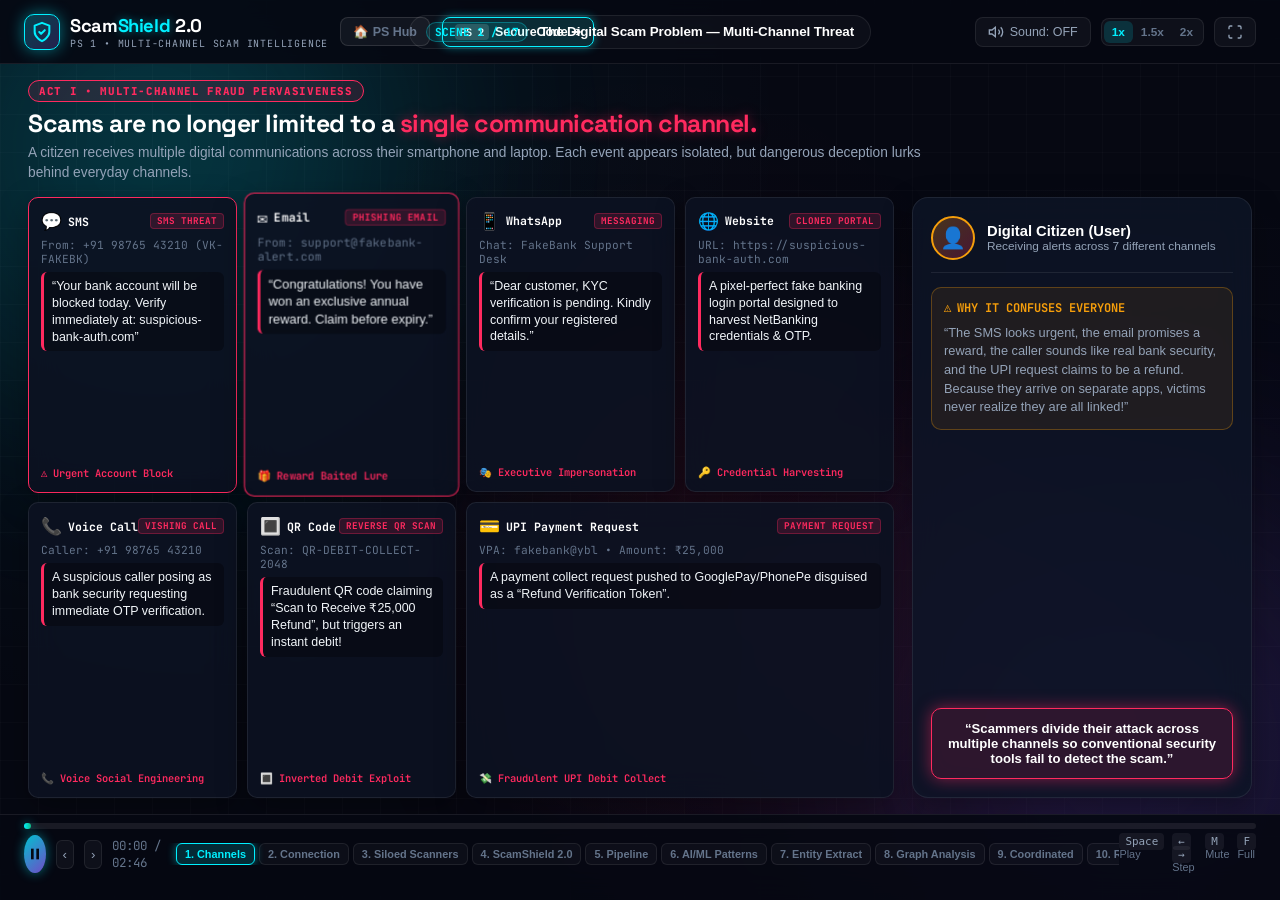
==== scamshield.html @ 79a1138b "first ps added" ====
<!DOCTYPE html>
<html lang="en">
<head>
  <meta charset="UTF-8">
  <meta name="viewport" content="width=device-width, initial-scale=1.0">
  <title>ScamShield 2.0: Multi-Channel Scam Intelligence &amp; Coordinated Detection</title>
  <link rel="stylesheet" href="scamshield.css">
  <link rel="preconnect" href="https://fonts.googleapis.com">
  <link rel="preconnect" href="https://fonts.gstatic.com" crossorigin>
  <link href="https://fonts.googleapis.com/css2?family=JetBrains+Mono:wght@400;600;700;800&family=Space+Grotesk:wght@500;600;700;800;900&display=swap" rel="stylesheet">
</head>
<body>
  <!-- Ambient Cyber Overlays -->
  <div class="cyber-grid-overlay"></div>
  <div class="glow-orb glow-orb-1"></div>
  <div class="glow-orb glow-orb-2"></div>
  <div class="glow-orb glow-orb-3"></div>

  <div id="appContainer" style="display:flex;flex-direction:column;height:100vh;overflow:hidden;">
    <!-- ================= TOP NAVIGATION HUD ================= -->
    <header class="top-nav">
      <div class="nav-left">
        <div class="brand-badge">
          <div class="brand-icon-shield">
            <svg width="22" height="22" viewBox="0 0 24 24" fill="none" stroke="currentColor" stroke-width="2.2" stroke-linecap="round" stroke-linejoin="round">
              <path d="M12 22s8-4 8-10V5l-8-3-8 3v7c0 6 8 10 8 10z"/>
              <path d="m9 12 2 2 4-4"/>
            </svg>
          </div>
          <div class="brand-text">
            <span class="brand-name">Scam<span class="brand-highlight">Shield</span> 2.0</span>
            <span class="brand-tag">PS 1 &bull; MULTI-CHANNEL SCAM INTELLIGENCE</span>
          </div>
        </div>
        <a href="index.html" class="ps-portal-link" title="Return to Problem Statement Portal">
          <span>🏠 PS Hub</span>
        </a>
        <a href="securecode.html" class="ps-switch-btn" title="Switch to PS 2: SecureCode">
          <span class="ps-switch-tag">PS 2</span>
          <span>SecureCode ➔</span>
        </a>
      </div>

      <div class="nav-center">
        <div class="scene-indicator">
          <span class="indicator-badge" id="sceneBadge">SCENE 1 / 17</span>
          <span class="scene-title-display" id="sceneTitleDisplay">The Digital Scam Problem</span>
        </div>
      </div>

      <div class="nav-right">
        <button class="nav-btn" id="audioToggleBtn" title="Toggle Cyber SFX (Procedural Web Audio)">
          <svg id="audioOnIcon" class="icon" viewBox="0 0 24 24" fill="none" stroke="currentColor" stroke-width="2">
            <polygon points="11 5 6 9 2 9 2 15 6 15 11 19 11 5"/>
            <path d="M15.54 8.46a5 5 0 0 1 0 7.07"/>
            <path d="M19.07 4.93a10 10 0 0 1 0 14.14"/>
          </svg>
          <svg id="audioOffIcon" class="icon hidden" viewBox="0 0 24 24" fill="none" stroke="currentColor" stroke-width="2">
            <polygon points="11 5 6 9 2 9 2 15 6 15 11 19 11 5"/>
            <line x1="23" y1="9" x2="17" y2="15"/>
            <line x1="17" y1="9" x2="23" y2="15"/>
          </svg>
          <span id="audioLabel">Sound: OFF</span>
        </button>

        <div class="speed-selector" title="Playback Speed">
          <button class="speed-btn active" data-speed="1">1x</button>
          <button class="speed-btn" data-speed="1.5">1.5x</button>
          <button class="speed-btn" data-speed="2">2x</button>
        </div>

        <button class="nav-btn" id="fullscreenBtn" title="Toggle Fullscreen (F)">
          <svg class="icon" viewBox="0 0 24 24" fill="none" stroke="currentColor" stroke-width="2">
            <path d="M8 3H5a2 2 0 0 0-2 2v3m18 0V5a2 2 0 0 0-2-2h-3m0 18h3a2 2 0 0 0 2-2v-3M3 16v3a2 2 0 0 0 2 2h3"/>
          </svg>
        </button>
      </div>
    </header>

    <!-- ================= STAGE VIEWPORT (17 SCENES) ================= -->
    <main class="stage-viewport" id="stageViewport">

      <!-- ================= SCENE 1: THE DIGITAL SCAM PROBLEM ================= -->
      <section class="scene active" id="scene-1" data-scene="1">
        <div class="scene-header-box">
          <div class="scene-tag danger-tag">ACT I &bull; MULTI-CHANNEL FRAUD PERVASIVENESS</div>
          <h1 class="scene-headline">Scams are no longer limited to a <span class="text-danger" style="color:var(--danger);text-shadow:0 0 12px var(--danger-glow);">single communication channel.</span></h1>
          <p class="scene-subline">A citizen receives multiple digital communications across their smartphone and laptop. Each event appears isolated, but dangerous deception lurks behind everyday channels.</p>
        </div>

        <div class="s1-container s1-proper-container">
          <!-- 7 Communication Channels Grid (All 7 Channels Displayed) -->
          <div class="s1-channels-grid s1-seven-channels-grid">
            <!-- Channel 1: SMS -->
            <div class="channel-card glass-panel" id="s1-chan-sms">
              <div class="channel-card-top">
                <div class="channel-badge"><span class="channel-icon">💬</span> SMS</div>
                <span class="channel-type-tag">SMS THREAT</span>
              </div>
              <div class="channel-sender">From: +91 98765 43210 (VK-FAKEBK)</div>
              <div class="channel-message">“Your bank account will be blocked today. Verify immediately at: suspicious-bank-auth.com”</div>
              <div class="channel-highlight-pill"><span>⚠️ Urgent Account Block</span></div>
            </div>

            <!-- Channel 2: Email -->
            <div class="channel-card glass-panel" id="s1-chan-email">
              <div class="channel-card-top">
                <div class="channel-badge"><span class="channel-icon">✉️</span> Email</div>
                <span class="channel-type-tag">PHISHING EMAIL</span>
              </div>
              <div class="channel-sender">From: support@fakebank-alert.com</div>
              <div class="channel-message">“Congratulations! You have won an exclusive annual reward. Claim before expiry.”</div>
              <div class="channel-highlight-pill"><span>🎁 Reward Baited Lure</span></div>
            </div>

            <!-- Channel 3: WhatsApp -->
            <div class="channel-card glass-panel" id="s1-chan-wa">
              <div class="channel-card-top">
                <div class="channel-badge"><span class="channel-icon">📱</span> WhatsApp</div>
                <span class="channel-type-tag">MESSAGING</span>
              </div>
              <div class="channel-sender">Chat: FakeBank Support Desk</div>
              <div class="channel-message">“Dear customer, KYC verification is pending. Kindly confirm your registered details.”</div>
              <div class="channel-highlight-pill"><span>🎭 Executive Impersonation</span></div>
            </div>

            <!-- Channel 4: Website -->
            <div class="channel-card glass-panel" id="s1-chan-web">
              <div class="channel-card-top">
                <div class="channel-badge"><span class="channel-icon">🌐</span> Website</div>
                <span class="channel-type-tag">CLONED PORTAL</span>
              </div>
              <div class="channel-sender">URL: https://suspicious-bank-auth.com</div>
              <div class="channel-message">A pixel-perfect fake banking login portal designed to harvest NetBanking credentials &amp; OTP.</div>
              <div class="channel-highlight-pill"><span>🔑 Credential Harvesting</span></div>
            </div>

            <!-- Channel 5: Phone Call -->
            <div class="channel-card glass-panel" id="s1-chan-call">
              <div class="channel-card-top">
                <div class="channel-badge"><span class="channel-icon">📞</span> Voice Call</div>
                <span class="channel-type-tag">VISHING CALL</span>
              </div>
              <div class="channel-sender">Caller: +91 98765 43210</div>
              <div class="channel-message">A suspicious caller posing as bank security requesting immediate OTP verification.</div>
              <div class="channel-highlight-pill"><span>📞 Voice Social Engineering</span></div>
            </div>

            <!-- Channel 6: QR Code -->
            <div class="channel-card glass-panel" id="s1-chan-qr">
              <div class="channel-card-top">
                <div class="channel-badge"><span class="channel-icon">🔳</span> QR Code</div>
                <span class="channel-type-tag">REVERSE QR SCAN</span>
              </div>
              <div class="channel-sender">Scan: QR-DEBIT-COLLECT-2048</div>
              <div class="channel-message">Fraudulent QR code claiming “Scan to Receive ₹25,000 Refund”, but triggers an instant debit!</div>
              <div class="channel-highlight-pill"><span>🔳 Inverted Debit Exploit</span></div>
            </div>

            <!-- Channel 7: UPI Payment Request -->
            <div class="channel-card glass-panel" id="s1-chan-upi">
              <div class="channel-card-top">
                <div class="channel-badge"><span class="channel-icon">💳</span> UPI Payment Request</div>
                <span class="channel-type-tag">PAYMENT REQUEST</span>
              </div>
              <div class="channel-sender">VPA: fakebank@ybl &bull; Amount: ₹25,000</div>
              <div class="channel-message">A payment collect request pushed to GooglePay/PhonePe disguised as a “Refund Verification Token”.</div>
              <div class="channel-highlight-pill"><span>💸 Fraudulent UPI Debit Collect</span></div>
            </div>
          </div>

          <!-- Confused User State: Simplified Explainer -->
          <div class="s1-user-device-panel glass-panel">
            <div class="user-avatar-hero">
              <div class="avatar-bubble">👤</div>
              <div class="avatar-info">
                <h4>Digital Citizen (User)</h4>
                <p>Receiving alerts across 7 different channels</p>
              </div>
            </div>
            <div class="user-confusion-box">
              <div class="confusion-header">
                <span>⚠️</span>
                <span>WHY IT CONFUSES EVERYONE</span>
              </div>
              <p class="confusion-desc">“The SMS looks urgent, the email promises a reward, the caller sounds like real bank security, and the UPI request claims to be a refund. Because they arrive on separate apps, victims never realize they are all linked!”</p>
            </div>
            <div class="confusion-verdict">
              <span>“Scammers divide their attack across multiple channels so conventional security tools fail to detect the scam.”</span>
            </div>
          </div>
        </div>
      </section>

      <!-- ================= SCENE 2: THE HIDDEN CONNECTION ================= -->
      <section class="scene" id="scene-2" data-scene="2">
        <div class="scene-header-box">
          <div class="scene-tag cyan-tag">ACT II &bull; HIDDEN ENTITY LINKAGE</div>
          <h1 class="scene-headline">What appears to be separate incidents may actually be <span class="text-cyan" style="color:var(--cyan);text-shadow:0 0 14px var(--cyan-glow);">part of the same scam campaign.</span></h1>
          <p class="scene-subline">Isolated communications across SMS, email, phone, and payment channels secretly share identical threat infrastructure.</p>
        </div>

        <div class="s2-container">
          <!-- Disjoint Entity Cards Row -->
          <div class="s2-entities-row">
            <div class="entity-disjoint-card glass-panel" id="s2-ent-phone">
              <span class="entity-icon-lg">📞</span>
              <span class="entity-label">Phone Number</span>
              <span class="entity-val">+91 98765 43210</span>
            </div>
            <div class="entity-disjoint-card glass-panel" id="s2-ent-url">
              <span class="entity-icon-lg">🌐</span>
              <span class="entity-label">Phishing Domain</span>
              <span class="entity-val">suspicious-bank-auth.com</span>
            </div>
            <div class="entity-disjoint-card glass-panel" id="s2-ent-email">
              <span class="entity-icon-lg">✉️</span>
              <span class="entity-label">Threat Email</span>
              <span class="entity-val">support@fakebank-alert.com</span>
            </div>
            <div class="entity-disjoint-card glass-panel" id="s2-ent-upi">
              <span class="entity-icon-lg">💳</span>
              <span class="entity-label">Fraud UPI ID</span>
              <span class="entity-val">fakebank@ybl</span>
            </div>
            <div class="entity-disjoint-card glass-panel" id="s2-ent-org">
              <span class="entity-icon-lg">🏢</span>
              <span class="entity-label">Spoofed Entity</span>
              <span class="entity-val">FakeBank Support</span>
            </div>
          </div>

          <!-- Animated Connection Mesh Stage -->
          <div class="s2-fusion-stage glass-panel">
            <svg class="s2-svg-canvas" id="s2SvgCanvas" viewBox="0 0 1000 320" preserveAspectRatio="none">
              <!-- Animated Glowing Lines -->
              <line class="connection-mesh-line" x1="100" y1="20" x2="500" y2="160" />
              <line class="connection-mesh-line" x1="300" y1="20" x2="500" y2="160" />
              <line class="connection-mesh-line" x1="500" y1="20" x2="500" y2="160" />
              <line class="connection-mesh-line" x1="700" y1="20" x2="500" y2="160" />
              <line class="connection-mesh-line" x1="900" y1="20" x2="500" y2="160" />
            </svg>
            <div class="s2-campaign-core-node" id="s2CampaignCore">
              <span class="core-tag">LINKED CAMPAIGN</span>
              <span class="core-id">#SCM-2048</span>
              <span class="core-sub">5 Entities Unified</span>
            </div>
          </div>
        </div>
      </section>

      <!-- ================= SCENE 3: THE EXISTING CHALLENGE ================= -->
      <section class="scene" id="scene-3" data-scene="3">
        <div class="scene-header-box">
          <div class="scene-tag warning-tag">ACT III &bull; SILOED DETECTION PARALYSIS</div>
          <h1 class="scene-headline">Analyzing individual indicators <span class="text-warning" style="color:var(--warning);text-shadow:0 0 14px var(--warning-glow);">may not reveal the complete scam.</span></h1>
          <p class="scene-subline">Conventional detection tools inspect channels in silos. When each detector only sees one piece of the puzzle, the coordinated threat goes completely undetected.</p>
        </div>

        <div class="s3-container">
          <div class="s3-silos-grid">
            <!-- Silo 1 -->
            <div class="silo-card glass-panel">
              <div class="silo-header"><span>💬</span> SMS Filter Scanner</div>
              <div class="silo-check-target">Input: Bank Alert SMS</div>
              <p style="font-size:0.75rem;color:var(--text-secondary);line-height:1.4;">Checks keyword heuristics only. Lacks domain reputation context.</p>
              <div class="silo-result res-suspicious">SMS &rarr; SUSPICIOUS ⚠️</div>
            </div>

            <!-- Silo 2 -->
            <div class="silo-card glass-panel">
              <div class="silo-header"><span>🌐</span> Domain Blacklist Checker</div>
              <div class="silo-check-target">Input: suspicious-bank-auth.com</div>
              <p style="font-size:0.75rem;color:var(--text-secondary);line-height:1.4;">Newly registered domain. Absent on legacy threat lists.</p>
              <div class="silo-result res-unknown">URL &rarr; UNKNOWN / CLEAN ❓</div>
            </div>

            <!-- Silo 3 -->
            <div class="silo-card glass-panel">
              <div class="silo-header"><span>📞</span> Caller ID Lookup</div>
              <div class="silo-check-target">Input: +91 98765 43210</div>
              <p style="font-size:0.75rem;color:var(--text-secondary);line-height:1.4;">Marked spam by 2 users, but lacks banking link context.</p>
              <div class="silo-result res-reported">PHONE &rarr; REPORTED ⚠️</div>
            </div>

            <!-- Silo 4 -->
            <div class="silo-card glass-panel">
              <div class="silo-header"><span>💳</span> Payment VPA Lookup</div>
              <div class="silo-check-target">Input: fakebank@ybl</div>
              <p style="font-size:0.75rem;color:var(--text-secondary);line-height:1.4;">Active bank handle. No fraud database cross-reference.</p>
              <div class="silo-result res-noinfo">UPI ID &rarr; NO INFORMATION ⚪</div>
            </div>
          </div>

          <div class="s3-fail-banner glass-panel">
            <span class="fail-text">❌ FRAGMENTED TRIAGE FAILURE: The user still cannot understand whether these activities are connected or part of a dangerous coordinated syndicate.</span>
          </div>
        </div>
      </section>

      <!-- ================= SCENE 4: INTRODUCING SCAMSHIELD 2.0 ================= -->
      <section class="scene" id="scene-4" data-scene="4">
        <div class="scene-header-box">
          <div class="scene-tag cyan-tag">ACT IV &bull; CENTRALIZED FRAUD INTELLIGENCE</div>
          <h1 class="scene-headline">Introducing <span class="text-cyan" style="color:var(--cyan);text-shadow:0 0 14px var(--cyan-glow);">ScamShield 2.0:</span> Multi-Channel Scam Intelligence.</h1>
          <p class="scene-subline">A unified cyber defense architecture that ingests unstructured digital communications across all channels to detect coordinated fraud campaigns.</p>
        </div>

        <div class="s4-container">
          <div class="s4-hero-card glass-panel">
            <div class="s4-brand-row">
              <div class="s4-brand-shield">
                <svg width="30" height="30" viewBox="0 0 24 24" fill="none" stroke="currentColor" stroke-width="2.5"><path d="M12 22s8-4 8-10V5l-8-3-8 3v7c0 6 8 10 8 10z"/><path d="m9 12 2 2 4-4"/></svg>
              </div>
              <div class="s4-brand-titles">
                <h2>SCAMSHIELD 2.0</h2>
                <p>MULTI-CHANNEL SCAM INTELLIGENCE &amp; COORDINATED DETECTION</p>
              </div>
            </div>
            <div class="s4-pillars">
              <div class="s4-pillar-item"><span style="color:var(--cyan);">✓</span> Ingests SMS, Email, Web, Voice, UPI, and QR communications</div>
              <div class="s4-pillar-item"><span style="color:var(--cyan);">✓</span> Natural Language Social-Engineering Pattern Recognition</div>
              <div class="s4-pillar-item"><span style="color:var(--cyan);">✓</span> Dynamic Entity Extraction &amp; Cross-Incident Graph Clustering</div>
              <div class="s4-pillar-item"><span style="color:var(--cyan);">✓</span> Multi-Factor Risk Convergence &amp; Plain-English Explainable Warnings</div>
            </div>
          </div>

          <!-- Multi-Input Submission Portal -->
          <div class="s4-input-deck glass-panel">
            <div class="deck-title">
              <span>SUBMIT SUSPICIOUS CONTENT FOR ANALYSIS</span>
              <span style="font-family:var(--font-mono);font-size:0.68rem;color:var(--cyan);">LIVE INGESTION</span>
            </div>
            <div class="deck-inputs-grid">
              <div class="input-tile active"><span>💬</span> Paste SMS</div>
              <div class="input-tile"><span>✉️</span> Upload Email</div>
              <div class="input-tile"><span>🌐</span> Enter URL</div>
              <div class="input-tile"><span>📞</span> Phone Number</div>
              <div class="input-tile"><span>💳</span> Enter UPI ID</div>
              <div class="input-tile"><span>📸</span> Upload Screenshot</div>
            </div>
            <div class="mock-input-field" id="s4MockInput">
              “Your bank account will be blocked today. Click link immediately to verify: https://suspicious-bank-auth.com or call +91 98765 43210 (VPA: fakebank@ybl)”
            </div>
            <button class="btn-cyber-primary" id="s4AnalyzeBtn">
              <svg width="18" height="18" viewBox="0 0 24 24" fill="none" stroke="currentColor" stroke-width="2.5"><polygon points="13 2 3 14 12 14 11 22 21 10 12 10 13 2"/></svg>
              <span>ANALYZE MULTI-CHANNEL THREAT</span>
            </button>
          </div>
        </div>
      </section>

      <!-- ================= SCENE 5: MULTI-CHANNEL ANALYSIS PIPELINE ================= -->
      <section class="scene" id="scene-5" data-scene="5">
        <div class="scene-header-box">
          <div class="scene-tag cyan-tag">ACT V &bull; DEEP INGESTION &amp; EXTRACTION PIPELINE</div>
          <h1 class="scene-headline">End-to-End <span class="text-cyan" style="color:var(--cyan);text-shadow:0 0 14px var(--cyan-glow);">Multi-Channel Analysis Pipeline</span></h1>
          <p class="scene-subline">ScamShield parses raw user submissions through a 7-stage neural pipeline, dissecting linguistic signals and extracting high-value fraud artifacts.</p>
        </div>

        <div class="s5-container">
          <!-- 7-Stage Pipeline Track -->
          <div class="pipeline-track glass-panel">
            <div class="pipe-line-progress"><div class="pipe-line-fill" id="s5PipeProgress"></div></div>
            <div class="pipe-node active" id="pnode-1"><div class="pipe-node-circle">📥</div><div class="pipe-node-label">Content Input</div></div>
            <div class="pipe-node active" id="pnode-2"><div class="pipe-node-circle">🧠</div><div class="pipe-node-label">NLP Analysis</div></div>
            <div class="pipe-node active" id="pnode-3"><div class="pipe-node-circle">🔍</div><div class="pipe-node-label">Entity Extract</div></div>
            <div class="pipe-node" id="pnode-4"><div class="pipe-node-circle">🎯</div><div class="pipe-node-label">Indicator Analysis</div></div>
            <div class="pipe-node" id="pnode-5"><div class="pipe-node-circle">🕸️</div><div class="pipe-node-label">Relationship Graph</div></div>
            <div class="pipe-node" id="pnode-6"><div class="pipe-node-circle">🛡️</div><div class="pipe-node-label">Pattern Detection</div></div>
            <div class="pipe-node" id="pnode-7"><div class="pipe-node-circle">⚡</div><div class="pipe-node-label">Risk Scoring</div></div>
          </div>

          <!-- Live Extracted Entities Grid -->
          <div class="extracted-chips-grid">
            <div class="chip-card glass-panel"><span class="chip-type">PHONE NUMBER</span><span class="chip-val">+91 98765 43210</span></div>
            <div class="chip-card glass-panel"><span class="chip-type">EMAIL ADDRESS</span><span class="chip-val">support@fakebank-alert.com</span></div>
            <div class="chip-card glass-panel"><span class="chip-type">SUSPICIOUS URL</span><span class="chip-val">suspicious-bank-auth.com</span></div>
            <div class="chip-card glass-panel"><span class="chip-type">UPI IDENTIFIER</span><span class="chip-val">fakebank@ybl</span></div>
            <div class="chip-card glass-panel"><span class="chip-type">ORGANIZATION</span><span class="chip-val">FakeBank Support</span></div>
            <div class="chip-card glass-panel"><span class="chip-type">PERSON NAME</span><span class="chip-val">Officer Rahul Sharma (Spoofed)</span></div>
            <div class="chip-card glass-panel"><span class="chip-type">PAYMENT IDENTIFIER</span><span class="chip-val">MERCHANT-REF-882109</span></div>
            <div class="chip-card glass-panel"><span class="chip-type">ATTACK VECTOR</span><span class="chip-val">SMS &rarr; Web &rarr; UPI Chain</span></div>
          </div>
        </div>
      </section>

      <!-- ================= SCENE 6: AI/ML SCAM PATTERN DETECTION ================= -->
      <section class="scene" id="scene-6" data-scene="6">
        <div class="scene-header-box">
          <div class="scene-tag danger-tag">ACT VI &bull; SOCIAL-ENGINEERING PATTERN RECOGNITION</div>
          <h1 class="scene-headline">AI/ML Detection: <span class="text-danger" style="color:var(--danger);text-shadow:0 0 14px var(--danger-glow);">Unmasking Social-Engineering Levers</span></h1>
          <p class="scene-subline">Neural semantic models examine message syntax, identifying cognitive triggers fraudsters exploit to bypass rational suspicion.</p>
        </div>

        <div class="s6-container">
          <div class="s6-message-inspect glass-panel">
            <h4 style="font-size:0.85rem;color:var(--cyan);font-family:var(--font-mono);">INSPECTED MESSAGE CONTENT</h4>
            <div class="analyzed-text-view">
              “<span class="hl-fear">Your bank account will be blocked today</span>. <span class="hl-urgency">Click the link immediately to verify</span>: <span class="hl-action">https://suspicious-bank-auth.com</span> or transfer fee via UPI.”
            </div>
            <div style="font-size:0.75rem;color:var(--text-muted);font-family:var(--font-mono);margin-top:auto;">
              Model: BERT-CyberFraud-v4 &bull; Confidence: 98.4%
            </div>
          </div>

          <!-- Social Engineering Levers Matrix -->
          <div class="s6-ml-indicators glass-panel">
            <h4 style="font-size:0.85rem;color:#fff;font-family:var(--font-display);">SOCIAL-ENGINEERING INDICATORS DETECTED</h4>
            <div class="indicators-matrix-grid">
              <div class="ml-vector-row"><span class="vector-name">Urgency &amp; Impatience</span><span class="vector-status v-detected">DETECTED (96%)</span></div>
              <div class="ml-vector-row"><span class="vector-name">Fear &amp; Panic Trigger</span><span class="vector-status v-detected">DETECTED (94%)</span></div>
              <div class="ml-vector-row"><span class="vector-name">Brand Impersonation</span><span class="vector-status v-detected">DETECTED (98%)</span></div>
              <div class="ml-vector-row"><span class="vector-name">Reward / Prize Bait</span><span class="vector-status v-normal">NOT DETECTED</span></div>
              <div class="ml-vector-row"><span class="vector-name">Account Suspension Threat</span><span class="vector-status v-detected">DETECTED (97%)</span></div>
              <div class="ml-vector-row"><span class="vector-name">Payment Coercion</span><span class="vector-status v-detected">DETECTED (93%)</span></div>
              <div class="ml-vector-row"><span class="vector-name">Credential Request</span><span class="vector-status v-detected">DETECTED (99%)</span></div>
              <div class="ml-vector-row"><span class="vector-name">Suspicious Grammar</span><span class="vector-status v-detected">DETECTED (88%)</span></div>
            </div>
            <div class="s6-verdict-alert">
              <span style="font-weight:700;color:#fff;font-size:0.85rem;">POTENTIAL SCAM PATTERN CONFIRMED</span>
              <span style="font-family:var(--font-mono);font-size:0.72rem;color:var(--danger);font-weight:800;">CONFIDENCE: 97.2% &bull; HIGH THREAT</span>
            </div>
          </div>
        </div>
      </section>

      <!-- ================= SCENE 7: ENTITY EXTRACTION & STRUCTURING ================= -->
      <section class="scene" id="scene-7" data-scene="7">
        <div class="scene-header-box">
          <div class="scene-tag cyan-tag">ACT VII &bull; UNSTRUCTURED TO STRUCTURED INTELLIGENCE</div>
          <h1 class="scene-headline">ScamShield converts unstructured reports into <span class="text-cyan" style="color:var(--cyan);text-shadow:0 0 14px var(--cyan-glow);">structured scam intelligence.</span></h1>
          <p class="scene-subline">Raw text from emails, chats, and screenshots is parsed into structured graph nodes, creating queryable intelligence for global cross-matching.</p>
        </div>

        <div class="s7-container">
          <div class="s7-flow-row">
            <!-- Left: Unstructured Raw Report -->
            <div class="s7-card-unstructured glass-panel">
              <span class="scene-tag danger-tag">RAW UNSTRUCTURED REPORT</span>
              <div style="font-family:var(--font-mono);font-size:0.78rem;background:rgba(0,0,0,0.4);padding:14px;border-radius:8px;line-height:1.6;color:#cbd5e1;flex:1;">
                “Got this SMS today from +91 98765 43210 saying my bank will block my card unless I verify on suspicious-bank-auth.com or send 10rs to fakebank@ybl as KYC test. They claim to be FakeBank Support.”
              </div>
            </div>

            <!-- Center Transformation Arrow -->
            <div class="s7-flow-arrow-center">
              <div class="flow-circle-arrow">&rarr;</div>
              <span style="font-family:var(--font-mono);font-size:0.65rem;color:var(--cyan);font-weight:700;margin-top:4px;">NEURAL PARSING</span>
            </div>

            <!-- Right: Structured Intelligence Schema -->
            <div class="s7-card-structured glass-panel">
              <span class="scene-tag emerald-tag">STRUCTURED INTELLIGENCE ARTIFACTS</span>
              <table class="s7-structured-table">
                <thead>
                  <tr><th>Entity Key</th><th>Normalized Value</th><th>Classification</th></tr>
                </thead>
                <tbody>
                  <tr><td>sender_phone</td><td>+919876543210</td><td>Suspicious Originator</td></tr>
                  <tr><td>phishing_fqdn</td><td>suspicious-bank-auth.com</td><td>Credential Harvester</td></tr>
                  <tr><td>payment_vpa</td><td>fakebank@ybl</td><td>Laundered Escrow</td></tr>
                  <tr><td>impersonated_org</td><td>FakeBank Corp</td><td>Brand Abuse Target</td></tr>
                  <tr><td>campaign_vector</td><td>SMS-to-UPI Bridge</td><td>High-Pressure Coercion</td></tr>
                </tbody>
              </table>
            </div>
          </div>
        </div>
      </section>

      <!-- ================= SCENE 8: RELATIONSHIP / GRAPH ANALYSIS (HERO SCENE) ================= -->
      <section class="scene" id="scene-8" data-scene="8">
        <div class="scene-header-box">
          <div class="scene-tag violet-tag">ACT VIII &bull; DYNAMIC GRAPH NETWORK ANALYSIS</div>
          <h1 class="scene-headline">Related indicators reveal a <span class="text-violet" style="color:var(--violet);text-shadow:0 0 14px var(--violet-glow);">potentially coordinated scam campaign.</span></h1>
          <p class="scene-subline">ScamShield constructs an interactive relationship graph connecting Phone Numbers, URLs, Emails, UPI IDs, and multiple citizen incident reports.</p>
        </div>

        <div class="s8-container">
          <!-- Main Dynamic SVG/Canvas Graph View -->
          <div class="s8-graph-stage glass-panel" id="s8GraphStage">
            <svg class="graph-canvas" id="s8GraphSvg" viewBox="0 0 860 440">
              <!-- Background Radial Distance Circles -->
              <circle cx="430" cy="220" r="130" fill="none" stroke="rgba(139, 92, 246, 0.18)" stroke-width="1.2" stroke-dasharray="4 4" />
              <circle cx="430" cy="220" r="190" fill="none" stroke="rgba(0, 240, 255, 0.12)" stroke-width="1.2" />
              <circle cx="430" cy="220" r="260" fill="none" stroke="rgba(255, 42, 95, 0.08)" stroke-width="1" stroke-dasharray="6 6" />

              <!-- Dynamic Graph Edges (Connecting Center Hub to 7 Entities) -->
              <line class="graph-edge-line" x1="430" y1="220" x2="260" y2="100" stroke="var(--cyan)" stroke-width="2" />
              <line class="graph-edge-line" x1="430" y1="220" x2="175" y2="220" stroke="var(--danger)" stroke-width="2" />
              <line class="graph-edge-line" x1="430" y1="220" x2="260" y2="340" stroke="var(--warning)" stroke-width="2" />
              <line class="graph-edge-line" x1="430" y1="220" x2="430" y2="370" stroke="var(--violet)" stroke-width="2" />
              <line class="graph-edge-line" x1="430" y1="220" x2="600" y2="340" stroke="var(--emerald)" stroke-width="2" />
              <line class="graph-edge-line" x1="430" y1="220" x2="685" y2="220" stroke="var(--cyan)" stroke-width="2" />
              <line class="graph-edge-line" x1="430" y1="220" x2="600" y2="100" stroke="var(--violet)" stroke-width="2" />

              <!-- Cross-Entity Relationship Mesh Edges -->
              <path class="graph-edge-line" d="M 260 100 Q 200 150 175 220" stroke="rgba(255, 42, 95, 0.6)" stroke-width="1.5" stroke-dasharray="4 2" fill="none" />
              <path class="graph-edge-line" d="M 175 220 Q 200 290 260 340" stroke="rgba(245, 158, 11, 0.6)" stroke-width="1.5" stroke-dasharray="4 2" fill="none" />
              <path class="graph-edge-line" d="M 260 340 L 430 370" stroke="rgba(139, 92, 246, 0.6)" stroke-width="1.5" stroke-dasharray="4 2" fill="none" />
              <path class="graph-edge-line" d="M 430 370 L 600 340" stroke="rgba(16, 185, 129, 0.6)" stroke-width="1.5" stroke-dasharray="4 2" fill="none" />
              <path class="graph-edge-line" d="M 600 340 Q 660 290 685 220" stroke="rgba(0, 240, 255, 0.6)" stroke-width="1.5" stroke-dasharray="4 2" fill="none" />
              <path class="graph-edge-line" d="M 685 220 Q 660 150 600 100" stroke="rgba(139, 92, 246, 0.6)" stroke-width="1.5" stroke-dasharray="4 2" fill="none" />

              <!-- Outer Citizen Report Incident Lines (Connecting Victims to specific clues) -->
              <line class="graph-edge-line" x1="85" y1="75" x2="260" y2="100" stroke="var(--danger)" stroke-width="1.8" stroke-dasharray="3 3" />
              <line class="graph-edge-line" x1="85" y1="365" x2="175" y2="220" stroke="var(--warning)" stroke-width="1.8" stroke-dasharray="3 3" />
              <line class="graph-edge-line" x1="775" y1="365" x2="600" y2="340" stroke="var(--emerald)" stroke-width="1.8" stroke-dasharray="3 3" />
              <line class="graph-edge-line" x1="775" y1="365" x2="430" y2="370" stroke="var(--emerald)" stroke-width="1.8" stroke-dasharray="3 3" />
              <line class="graph-edge-line" x1="775" y1="75" x2="600" y2="100" stroke="var(--cyan)" stroke-width="1.8" stroke-dasharray="3 3" />

              <!-- 4 Community Citizen Reports (Interactive Clickable Nodes) -->
              <!-- User A: Delhi -->
              <g class="graph-node-group graph-user-node" data-node="user-a" transform="translate(85, 75)">
                <circle r="30" fill="#090f1d" stroke="var(--danger)" stroke-width="2.5" />
                <text text-anchor="middle" y="-5" fill="#fff" font-size="13">👤</text>
                <text text-anchor="middle" y="10" fill="var(--danger)" font-size="7.5" font-family="monospace" font-weight="bold">User A</text>
                <text text-anchor="middle" y="20" fill="#94a3b8" font-size="6.5" font-family="monospace">Delhi &bull; SMS</text>
              </g>

              <!-- User B: Mumbai -->
              <g class="graph-node-group graph-user-node" data-node="user-b" transform="translate(85, 365)">
                <circle r="30" fill="#090f1d" stroke="var(--warning)" stroke-width="2.5" />
                <text text-anchor="middle" y="-5" fill="#fff" font-size="13">👤</text>
                <text text-anchor="middle" y="10" fill="var(--warning)" font-size="7.5" font-family="monospace" font-weight="bold">User B</text>
                <text text-anchor="middle" y="20" fill="#94a3b8" font-size="6.5" font-family="monospace">Mumbai &bull; Call</text>
              </g>

              <!-- User C: Bengaluru -->
              <g class="graph-node-group graph-user-node" data-node="user-c" transform="translate(775, 365)">
                <circle r="30" fill="#090f1d" stroke="var(--emerald)" stroke-width="2.5" />
                <text text-anchor="middle" y="-5" fill="#fff" font-size="13">👤</text>
                <text text-anchor="middle" y="10" fill="var(--emerald)" font-size="7.5" font-family="monospace" font-weight="bold">User C</text>
                <text text-anchor="middle" y="20" fill="#94a3b8" font-size="6.5" font-family="monospace">Blr &bull; UPI ₹25k</text>
              </g>

              <!-- User D: Hyderabad -->
              <g class="graph-node-group graph-user-node" data-node="user-d" transform="translate(775, 75)">
                <circle r="30" fill="#090f1d" stroke="var(--cyan)" stroke-width="2.5" />
                <text text-anchor="middle" y="-5" fill="#fff" font-size="13">👤</text>
                <text text-anchor="middle" y="10" fill="var(--cyan)" font-size="7.5" font-family="monospace" font-weight="bold">User D</text>
                <text text-anchor="middle" y="20" fill="#94a3b8" font-size="6.5" font-family="monospace">Hyd &bull; WhatsApp</text>
              </g>

              <!-- 7 Entity Clue Nodes (Interactive Clickable Nodes) -->
              <!-- Node 1: Phone -->
              <g class="graph-node-group" data-node="phone" transform="translate(260, 100)">
                <circle r="34" fill="#0c1222" stroke="var(--cyan)" stroke-width="2" />
                <text text-anchor="middle" y="-5" fill="#fff" font-size="15">📞</text>
                <text text-anchor="middle" y="12" fill="#fff" font-size="8" font-family="monospace">+91 98765..</text>
                <text text-anchor="middle" y="22" fill="var(--cyan)" font-size="6.5" font-family="monospace">VoIP / Vishing</text>
              </g>

              <!-- Node 2: Phishing URL -->
              <g class="graph-node-group" data-node="domain" transform="translate(175, 220)">
                <circle r="34" fill="#0c1222" stroke="var(--danger)" stroke-width="2" />
                <text text-anchor="middle" y="-5" fill="#fff" font-size="15">🌐</text>
                <text text-anchor="middle" y="12" fill="#fff" font-size="8" font-family="monospace">fakebank.com</text>
                <text text-anchor="middle" y="22" fill="var(--danger)" font-size="6.5" font-family="monospace">Clone Portal</text>
              </g>

              <!-- Node 3: Fraud UPI ID -->
              <g class="graph-node-group" data-node="upi" transform="translate(260, 340)">
                <circle r="34" fill="#0c1222" stroke="var(--warning)" stroke-width="2" />
                <text text-anchor="middle" y="-5" fill="#fff" font-size="15">💳</text>
                <text text-anchor="middle" y="12" fill="#fff" font-size="8" font-family="monospace">fakebank@ybl</text>
                <text text-anchor="middle" y="22" fill="var(--warning)" font-size="6.5" font-family="monospace">UPI Collect</text>
              </g>

              <!-- Node 4: Fraud QR Code -->
              <g class="graph-node-group" data-node="qr" transform="translate(430, 370)">
                <circle r="32" fill="#0c1222" stroke="var(--violet)" stroke-width="2" />
                <text text-anchor="middle" y="-5" fill="#fff" font-size="15">🔳</text>
                <text text-anchor="middle" y="12" fill="#fff" font-size="8" font-family="monospace">QR-2048</text>
                <text text-anchor="middle" y="22" fill="var(--violet)" font-size="6.5" font-family="monospace">Debit Trigger</text>
              </g>

              <!-- Node 5: Spoofed Org -->
              <g class="graph-node-group" data-node="org" transform="translate(600, 340)">
                <circle r="34" fill="#0c1222" stroke="var(--emerald)" stroke-width="2" />
                <text text-anchor="middle" y="-5" fill="#fff" font-size="15">🏢</text>
                <text text-anchor="middle" y="12" fill="#fff" font-size="8" font-family="monospace">FakeBank Desk</text>
                <text text-anchor="middle" y="22" fill="var(--emerald)" font-size="6.5" font-family="monospace">Brand Abuse</text>
              </g>

              <!-- Node 6: Phishing Email -->
              <g class="graph-node-group" data-node="email" transform="translate(685, 220)">
                <circle r="34" fill="#0c1222" stroke="var(--cyan)" stroke-width="2" />
                <text text-anchor="middle" y="-5" fill="#fff" font-size="15">✉️</text>
                <text text-anchor="middle" y="12" fill="#fff" font-size="8" font-family="monospace">support@fake..</text>
                <text text-anchor="middle" y="22" fill="var(--cyan)" font-size="6.5" font-family="monospace">Lure Gateway</text>
              </g>

              <!-- Node 7: Intercepted Messages -->
              <g class="graph-node-group" data-node="messages" transform="translate(600, 100)">
                <circle r="34" fill="#0c1222" stroke="var(--violet)" stroke-width="2" />
                <text text-anchor="middle" y="-5" fill="#fff" font-size="15">💬</text>
                <text text-anchor="middle" y="12" fill="#fff" font-size="8" font-family="monospace">7 Reports</text>
                <text text-anchor="middle" y="22" fill="var(--violet)" font-size="6.5" font-family="monospace">Multi-Channel</text>
              </g>

              <!-- Center Master Hub Node: Coordinated Syndicate -->
              <g class="graph-node-center" data-node="campaign" transform="translate(430, 220)">
                <circle r="52" fill="rgba(255, 42, 95, 0.16)" stroke="var(--danger)" stroke-width="3" />
                <circle r="44" fill="#090f1d" stroke="rgba(255, 42, 95, 0.6)" stroke-width="1.5" />
                <text text-anchor="middle" y="-12" fill="var(--danger)" font-size="9" font-weight="bold" font-family="monospace">CAMPAIGN HUB</text>
                <text text-anchor="middle" y="7" fill="#fff" font-size="14" font-weight="900" font-family="monospace">#SCM-2048</text>
                <text text-anchor="middle" y="24" fill="var(--cyan)" font-size="8" font-family="monospace">COORDINATED GANG</text>
              </g>
            </svg>
          </div>

          <!-- Graph Telemetry Panel & Interactive Inspector -->
          <div class="s8-side-metrics glass-panel">
            <h4 style="font-size:0.88rem;color:#fff;font-family:var(--font-display);">GRAPH TOPOLOGY METRICS</h4>
            <div class="graph-stat-pill"><span>Total Connected Nodes</span><span class="stat-num">12 Nodes</span></div>
            <div class="graph-stat-pill"><span>Relational Edges</span><span class="stat-num">24 Links</span></div>
            <div class="graph-stat-pill"><span>Cross-Channel Syndicate</span><span class="stat-num" style="color:var(--danger);">CONFIRMED</span></div>
            <div class="graph-stat-pill"><span>Metros Correlated</span><span class="stat-num" style="color:var(--emerald);">4 Metros</span></div>

            <!-- Dynamic Node Telemetry Card -->
            <div class="user-confusion-box" id="s8NodeTelemetry" style="margin-top:auto;background:rgba(0,0,0,0.5);border:1px solid rgba(0,240,255,0.3);padding:12px;border-radius:8px;">
              <span style="font-size:0.72rem;color:var(--cyan);font-family:var(--font-mono);font-weight:700;">🔍 LIVE NODE INSPECTOR</span>
              <p style="font-size:0.75rem;color:#cbd5e1;line-height:1.4;margin-top:4px;" id="s8NodeInfoText">Hover or click any entity node or citizen report above to view forensic cross-channel evidence.</p>
            </div>
          </div>
        </div>
      </section>

      <!-- ================= SCENE 9: COORDINATED SCAM DETECTION ================= -->
      <section class="scene" id="scene-9" data-scene="9">
        <div class="scene-header-box">
          <div class="scene-tag danger-tag">ACT IX &bull; MULTI-USER INCIDENT CLUSTERING</div>
          <h1 class="scene-headline">Multiple reports are linked to the <span class="text-danger" style="color:var(--danger);text-shadow:0 0 14px var(--danger-glow);">same potential scam campaign.</span></h1>
          <p class="scene-subline">Four independent citizens report seemingly unrelated events. ScamShield discovers they all trace to a single operational syndicate.</p>
        </div>

        <div class="s9-container">
          <div class="s9-users-grid">
            <div class="user-report-card glass-panel">
              <div class="ur-header"><span>User A &bull; Delhi</span><span class="channel-type-tag">SMS</span></div>
              <p style="font-size:0.78rem;color:#e2e8f0;line-height:1.4;">Reported fake bank alert with link <code>suspicious-bank-auth.com</code></p>
              <div class="ur-shared-pill">Match: Domain &amp; Org</div>
            </div>

            <div class="user-report-card glass-panel">
              <div class="ur-header"><span>User B &bull; Mumbai</span><span class="channel-type-tag">CALL</span></div>
              <p style="font-size:0.78rem;color:#e2e8f0;line-height:1.4;">Received vishing call from <code>+91 98765 43210</code> claiming card lock.</p>
              <div class="ur-shared-pill">Match: Caller Phone Number</div>
            </div>

            <div class="user-report-card glass-panel">
              <div class="ur-header"><span>User C &bull; Bengaluru</span><span class="channel-type-tag">UPI</span></div>
              <p style="font-size:0.78rem;color:#e2e8f0;line-height:1.4;">Received payment collect request for 10rs from <code>fakebank@ybl</code>.</p>
              <div class="ur-shared-pill">Match: Payment Identifier</div>
            </div>

            <div class="user-report-card glass-panel">
              <div class="ur-header"><span>User D &bull; Hyderabad</span><span class="channel-type-tag">WEB</span></div>
              <p style="font-size:0.78rem;color:#e2e8f0;line-height:1.4;">Phishing page visited from Instagram ad pointing to same domain.</p>
              <div class="ur-shared-pill">Match: Host Server &amp; SSL Cert</div>
            </div>
          </div>

          <div class="s9-clustered-campaign-bar glass-panel">
            <div class="campaign-clust-left">
              <span class="cluster-icon">⚡</span>
              <div>
                <h4 style="font-size:0.95rem;font-weight:800;color:#fff;">AGGREGATED CAMPAIGN: #SCM-2048</h4>
                <p style="font-size:0.75rem;color:var(--text-secondary);">4 Citizen Reports &bull; 7 Entities Shared &bull; Active Phishing Syndicate Confirmed</p>
              </div>
            </div>
            <div style="font-family:var(--font-mono);font-size:0.78rem;color:var(--danger);font-weight:800;background:rgba(0,0,0,0.4);padding:6px 12px;border-radius:6px;border:1px solid var(--danger);">
              CROSS-CHANNEL CONVERGENCE REACHED
            </div>
          </div>
        </div>
      </section>

      <!-- ================= SCENE 10: RISK ASSESSMENT ENGINE ================= -->
      <section class="scene" id="scene-10" data-scene="10">
        <div class="scene-header-box">
          <div class="scene-tag danger-tag">ACT X &bull; MULTI-FACTOR RISK ENGINE</div>
          <h1 class="scene-headline">Risk Assessment: <span class="text-danger" style="color:var(--danger);text-shadow:0 0 14px var(--danger-glow);">Score 92 / 100 — Critical Risk</span></h1>
          <p class="scene-subline">ScamShield computes a weighted risk score by combining entity graph density, linguistic triggers, multi-user reports, and historical intelligence.</p>
        </div>

        <div class="s10-container">
          <div class="s10-dial-box glass-panel">
            <div class="risk-dial-score-text" id="s10RiskScoreDisplay">92</div>
            <span style="font-family:var(--font-mono);font-size:0.85rem;color:var(--text-muted);">OUT OF 100</span>
            <div class="risk-verdict-badge">CRITICAL RISK DETECTED</div>
            <p style="font-size:0.75rem;color:var(--text-secondary);max-width:280px;line-height:1.4;">
              High-confidence coordinated financial scam campaign targeting banking users.
            </p>
          </div>

          <!-- Multi-Factor Convergent Weights -->
          <div class="s10-factors-panel glass-panel">
            <h4 style="font-size:0.85rem;color:#fff;font-family:var(--font-display);">CONVERGENT RISK FACTORS</h4>
            <div class="factor-bar-row">
              <div class="factor-top"><span>Number of Cross-User Reports</span><span>94%</span></div>
              <div class="factor-track"><div class="factor-fill" style="width:94%;"></div></div>
            </div>
            <div class="factor-bar-row">
              <div class="factor-top"><span>Entity Graph Interconnections</span><span>98%</span></div>
              <div class="factor-track"><div class="factor-fill" style="width:98%;"></div></div>
            </div>
            <div class="factor-bar-row">
              <div class="factor-top"><span>Scam Language &amp; Urgency Strength</span><span>96%</span></div>
              <div class="factor-track"><div class="factor-fill" style="width:96%;"></div></div>
            </div>
            <div class="factor-bar-row">
              <div class="factor-top"><span>Channel Diversity (SMS, Web, Call, UPI)</span><span>95%</span></div>
              <div class="factor-track"><div class="factor-fill" style="width:95%;"></div></div>
            </div>
            <div class="factor-bar-row">
              <div class="factor-top"><span>Fraudulent Payment Indicators</span><span>92%</span></div>
              <div class="factor-track"><div class="factor-fill" style="width:92%;"></div></div>
            </div>
            <div class="factor-bar-row">
              <div class="factor-top"><span>Historical Threat Intelligence Matches</span><span>90%</span></div>
              <div class="factor-track"><div class="factor-fill" style="width:90%;"></div></div>
            </div>
          </div>
        </div>
      </section>

      <!-- ================= SCENE 11: EXPLAINABLE WARNING ================= -->
      <section class="scene" id="scene-11" data-scene="11">
        <div class="scene-header-box">
          <div class="scene-tag danger-tag">ACT XI &bull; PLAIN-ENGLISH USER EXPLANATION</div>
          <h1 class="scene-headline">Explainable Warnings: <span class="text-danger" style="color:var(--danger);text-shadow:0 0 14px var(--danger-glow);">Clear, Actionable &amp; Non-Technical</span></h1>
          <p class="scene-subline">Rather than cryptic error codes, ScamShield delivers clear explanations so any citizen immediately understands why an interaction is dangerous.</p>
        </div>

        <div class="s11-container">
          <div class="s11-warning-modal glass-panel">
            <div class="modal-header-banner">
              <span class="modal-warn-icon">⚠️</span>
              <div>
                <h3>HIGH-RISK ACTIVITY DETECTED</h3>
                <span style="font-family:var(--font-mono);font-size:0.72rem;color:var(--text-muted);">CAMPAIGN THREAT IDENTIFIER: #SCM-2048</span>
              </div>
            </div>

            <div style="font-size:0.9rem;color:#fff;font-weight:700;">Why is this suspicious?</div>
            <div class="explain-points-list">
              <div class="point-item"><span class="point-bullet">&bull;</span><span><strong>Phone number (+91 98765 43210)</strong> has multiple verified scam reports from other citizens today.</span></div>
              <div class="point-item"><span class="point-bullet">&bull;</span><span><strong>URL (suspicious-bank-auth.com)</strong> is an unauthorized imitation banking website created 3 days ago.</span></div>
              <div class="point-item"><span class="point-bullet">&bull;</span><span><strong>Payment identifier (fakebank@ybl)</strong> is tied to previous unauthorized debit complaints.</span></div>
              <div class="point-item"><span class="point-bullet">&bull;</span><span><strong>Message patterns</strong> utilize artificial fear and urgency to coerce immediate credential entry.</span></div>
              <div class="point-item"><span class="point-bullet">&bull;</span><span><strong>Multiple indicators</strong> connect directly to a coordinated syndicate campaign (#SCM-2048).</span></div>
            </div>
          </div>
        </div>
      </section>

      <!-- ================= SCENE 12: PREVENTIVE GUIDANCE & INTERCEPTION ================= -->
      <section class="scene" id="scene-12" data-scene="12">
        <div class="scene-header-box">
          <div class="scene-tag emerald-tag">ACT XII &bull; PROACTIVE ACTION INTERCEPTION</div>
          <h1 class="scene-headline">Preventive Guidance: <span class="text-emerald" style="color:var(--emerald);text-shadow:0 0 14px var(--emerald-glow);">Stopping Financial Loss in Real-Time</span></h1>
          <p class="scene-subline">Immediate rules guide the citizen to safety while automated shield routines neutralize dangerous transactions before funds leave the account.</p>
        </div>

        <div class="s12-container">
          <div class="s12-rules-box glass-panel">
            <h4 style="font-size:0.88rem;color:#fff;font-family:var(--font-display);">CRITICAL CITIZEN DIRECTIVES</h4>
            <div class="rule-pill"><span>1.</span> DO NOT SHARE OTP OR CARD PIN WITH ANYONE</div>
            <div class="rule-pill"><span>2.</span> DO NOT ENTER BANKING CREDENTIALS ON THIS LINK</div>
            <div class="rule-pill"><span>3.</span> DO NOT TRANSFER MONEY VIA UPI PAYMENT REQUEST</div>
            <div class="rule-pill"><span>4.</span> VERIFY THROUGH OFFICIAL BANK TOLL-FREE NUMBER</div>
            <div class="rule-pill"><span>5.</span> REPORT SUSPICIOUS NUMBERS TO NATIONAL CYBERCELL</div>
          </div>

          <div class="s12-intercept-box glass-panel">
            <h4 style="font-size:0.88rem;color:#fff;font-family:var(--font-display);">REAL-TIME ACTION INTERCEPTION</h4>
            <div class="intercept-card">
              <span class="int-title">Fake Banking URL Navigation</span>
              <span class="int-badge" style="background:var(--danger);">INTERCEPTED 🛑</span>
            </div>
            <div class="intercept-card">
              <span class="int-title">NetBanking Credential Submission</span>
              <span class="int-badge" style="background:var(--danger);">BLOCKED ⛔</span>
            </div>
            <div class="intercept-card">
              <span class="int-title">Unauthorized UPI Collect Transfer</span>
              <span class="int-badge" style="background:var(--danger);">PAYMENT BLOCKED 🚫</span>
            </div>
            <div class="db-live-update-badge" style="margin-top:auto;">
              <span>🛡️ Financial Asset Protected &bull; Account Preserved</span>
            </div>
          </div>
        </div>
      </section>

      <!-- ================= SCENE 13: USER REPORTING ================= -->
      <section class="scene" id="scene-13" data-scene="13">
        <div class="scene-header-box">
          <div class="scene-tag cyan-tag">ACT XIII &bull; COMMUNITY CROWD-SOURCED DEFENSE</div>
          <h1 class="scene-headline">Every verified report improves the <span class="text-cyan" style="color:var(--cyan);text-shadow:0 0 14px var(--cyan-glow);">scam intelligence network.</span></h1>
          <p class="scene-subline">Citizens can report scam attempts in seconds. Verified reports instantly enrich the global graph, immunizing all other network participants.</p>
        </div>

        <div class="s13-container">
          <div class="s13-form-panel glass-panel">
            <h4 style="font-size:0.88rem;color:#fff;font-family:var(--font-display);">QUICK CITIZEN REPORT FORM</h4>
            <div class="form-group-row"><span class="form-label">SUSPICIOUS MESSAGE TEXT</span><div class="form-input-mock">“Your bank account blocked verify now...”</div></div>
            <div class="form-group-row"><span class="form-label">SUSPICIOUS URL / LINK</span><div class="form-input-mock">https://suspicious-bank-auth.com</div></div>
            <div class="form-group-row"><span class="form-label">CALLER PHONE NUMBER</span><div class="form-input-mock">+91 98765 43210</div></div>
            <div class="form-group-row"><span class="form-label">UPI ID / PAYMENT IDENTIFIER</span><div class="form-input-mock">fakebank@ybl</div></div>
            <button class="btn-cyber-primary" id="s13SubmitBtn" style="margin-top:6px;">
              <span>SUBMIT VERIFIED REPORT</span>
            </button>
          </div>

          <div class="s13-telemetry-side glass-panel">
            <div class="db-live-update-badge">
              <span>✓ Report Ingested into Threat Graph</span>
            </div>
            <p style="font-size:0.82rem;color:var(--text-secondary);line-height:1.5;">
              When one user flags a fraudulent UPI ID, <strong>ScamShield 2.0</strong> immediately cross-references all known aliases across India and issues preemptive alerts to other potential victims.
            </p>
            <div style="font-family:var(--font-mono);font-size:0.75rem;color:var(--cyan);background:rgba(0,240,255,0.08);padding:10px;border-radius:6px;border:1px solid rgba(0,240,255,0.2);">
              Active Nodes Updated: +1 &bull; Correlation Score: +14%
            </div>
          </div>
        </div>
      </section>

      <!-- ================= SCENE 14: SCAM INTELLIGENCE DASHBOARD (SOC) ================= -->
      <section class="scene" id="scene-14" data-scene="14">
        <div class="scene-header-box">
          <div class="scene-tag cyan-tag">ACT XIV &bull; SOC THREAT INTELLIGENCE DASHBOARD</div>
          <h1 class="scene-headline">Enterprise Operations: <span class="text-cyan" style="color:var(--cyan);text-shadow:0 0 14px var(--cyan-glow);">Centralized Scam Intelligence Command</span></h1>
          <p class="scene-subline">Real-time threat monitoring dashboard empowering cybersecurity analysts, law enforcement, and financial institutions to dismantle active scam syndicates.</p>
        </div>

        <div class="s14-container">
          <!-- Top KPI Metrics -->
          <div class="s14-kpi-row">
            <div class="soc-kpi-card"><span class="soc-kpi-lbl">TOTAL REPORTS (24H)</span><span class="soc-kpi-val" style="color:var(--cyan);">14,892</span></div>
            <div class="soc-kpi-card"><span class="soc-kpi-lbl">ACTIVE CAMPAIGNS</span><span class="soc-kpi-val" style="color:var(--danger);">42</span></div>
            <div class="soc-kpi-card"><span class="soc-kpi-lbl">HIGH-RISK INDICATORS</span><span class="soc-kpi-val" style="color:var(--warning);">1,248</span></div>
            <div class="soc-kpi-card"><span class="soc-kpi-lbl">CONNECTED ENTITIES</span><span class="soc-kpi-val" style="color:var(--violet);">8,914</span></div>
            <div class="soc-kpi-card"><span class="soc-kpi-lbl">THREATS INTERCEPTED</span><span class="soc-kpi-val" style="color:var(--emerald);">98.6%</span></div>
          </div>

          <!-- Body Grid: Live Feed & Geographical Heatmap -->
          <div class="s14-body-grid">
            <div class="soc-feed-panel glass-panel">
              <h4 style="font-size:0.8rem;color:#fff;font-family:var(--font-mono);">LIVE FRAUD TELEMETRY STREAM</h4>
              <div class="feed-item"><span>[14:22:01] Phishing domain <code>suspicious-bank-auth.com</code> flagged</span><span style="color:var(--danger);">CRITICAL</span></div>
              <div class="feed-item"><span>[14:21:49] UPI VPA <code>fakebank@ybl</code> added to national blacklist</span><span style="color:var(--warning);">BLOCKED</span></div>
              <div class="feed-item"><span>[14:21:12] Campaign #SCM-2048 clustered across 4 major metros</span><span style="color:var(--cyan);">CLUSTERED</span></div>
              <div class="feed-item"><span>[14:20:30] Vishing caller +91 9876543210 quarantined</span><span style="color:var(--danger);">FLAGGED</span></div>
            </div>

            <div class="soc-map-panel glass-panel">
              <h4 style="font-size:0.8rem;color:#fff;font-family:var(--font-mono);display:flex;justify-content:space-between;align-items:center;">
                <span>NATIONAL THREAT CORRELATION MAP</span>
                <span style="font-size:0.65rem;color:var(--danger);font-weight:bold;">LIVE SYNDICATE SPREAD</span>
              </h4>
              <svg class="india-map-svg" viewBox="0 0 380 220">
                <!-- Stylized India Landmass Outline -->
                <path d="M 160 20 L 175 40 L 195 45 L 215 65 L 230 60 L 260 85 L 290 85 L 305 105 L 275 115 L 245 125 L 230 145 L 205 175 L 185 205 L 170 205 L 145 175 L 125 155 L 110 135 L 95 110 L 115 85 L 135 65 L 145 35 Z" 
                      fill="rgba(0, 240, 255, 0.05)" stroke="rgba(0, 240, 255, 0.35)" stroke-width="1.4" stroke-linejoin="round" />

                <!-- Threat Arcs between coordinated cities -->
                <path class="threat-arc" d="M 160 65 Q 125 100 115 135" stroke="var(--danger)" stroke-width="1.6" stroke-dasharray="3 3" fill="none" />
                <path class="threat-arc" d="M 115 135 Q 135 160 150 185" stroke="var(--warning)" stroke-width="1.6" stroke-dasharray="3 3" fill="none" />
                <path class="threat-arc" d="M 160 65 Q 200 85 245 115" stroke="var(--cyan)" stroke-width="1.6" stroke-dasharray="3 3" fill="none" />
                <path class="threat-arc" d="M 175 150 Q 160 170 150 185" stroke="var(--violet)" stroke-width="1.6" stroke-dasharray="3 3" fill="none" />
                <path class="threat-arc" d="M 150 185 L 180 195" stroke="var(--emerald)" stroke-width="1.6" stroke-dasharray="3 3" fill="none" />

                <!-- City Beacons -->
                <!-- Delhi -->
                <g class="map-city-node" id="map-city-delhi" transform="translate(160, 65)">
                  <circle r="9" fill="rgba(255, 42, 95, 0.25)" class="map-city-beacon" />
                  <circle r="4" fill="var(--danger)" />
                  <text x="8" y="3" fill="#fff" font-size="7.5" font-family="monospace" font-weight="bold">Delhi (982 SMS)</text>
                </g>

                <!-- Mumbai -->
                <g class="map-city-node" id="map-city-mumbai" transform="translate(115, 135)">
                  <circle r="9" fill="rgba(255, 42, 95, 0.25)" class="map-city-beacon" />
                  <circle r="4" fill="var(--danger)" />
                  <text x="-78" y="3" fill="#fff" font-size="7.5" font-family="monospace" font-weight="bold">Mumbai (1,420 Call)</text>
                </g>

                <!-- Hyderabad -->
                <g class="map-city-node" id="map-city-hyd" transform="translate(175, 150)">
                  <circle r="8" fill="rgba(0, 240, 255, 0.25)" class="map-city-beacon" />
                  <circle r="3.5" fill="var(--cyan)" />
                  <text x="7" y="3" fill="#fff" font-size="7" font-family="monospace">Hyd (740 Web)</text>
                </g>

                <!-- Bengaluru -->
                <g class="map-city-node" id="map-city-blr" transform="translate(150, 185)">
                  <circle r="9" fill="rgba(245, 158, 11, 0.25)" class="map-city-beacon" />
                  <circle r="4" fill="var(--warning)" />
                  <text x="-80" y="3" fill="#fff" font-size="7.5" font-family="monospace" font-weight="bold">Bengaluru (1,105 UPI)</text>
                </g>

                <!-- Chennai -->
                <g class="map-city-node" id="map-city-chennai" transform="translate(180, 195)">
                  <circle r="7" fill="rgba(16, 185, 129, 0.25)" class="map-city-beacon" />
                  <circle r="3.5" fill="var(--emerald)" />
                  <text x="7" y="3" fill="#fff" font-size="7" font-family="monospace">Chennai (530 KYC)</text>
                </g>

                <!-- Kolkata -->
                <g class="map-city-node" id="map-city-kolkata" transform="translate(245, 115)">
                  <circle r="8" fill="rgba(139, 92, 246, 0.25)" class="map-city-beacon" />
                  <circle r="3.5" fill="var(--violet)" />
                  <text x="7" y="3" fill="#fff" font-size="7" font-family="monospace">Kolkata (612 Email)</text>
                </g>
              </svg>
            </div>
          </div>
        </div>
      </section>

      <!-- ================= SCENE 15: HISTORICAL INTELLIGENCE ================= -->
      <section class="scene" id="scene-15" data-scene="15">
        <div class="scene-header-box">
          <div class="scene-tag violet-tag">ACT XV &bull; CONTINUOUS HISTORICAL ACCUMULATION</div>
          <h1 class="scene-headline">Previously Reported Indicator: <span class="text-violet" style="color:var(--violet);text-shadow:0 0 14px var(--violet-glow);">Unmasking Repeat Fraud Networks</span></h1>
          <p class="scene-subline">Scam syndicates frequently recycle phone numbers, bank accounts, and servers. ScamShield connects current attacks to historical fraud records.</p>
        </div>

        <div class="s15-container">
          <div class="s15-timeline-track glass-panel">
            <div class="timeline-node"><div class="time-circle">📥</div><div class="time-lbl">Current Report<br><span style="color:var(--cyan);">Today</span></div></div>
            <div style="color:var(--cyan);font-size:1.4rem;">&rarr;</div>
            <div class="timeline-node"><div class="time-circle">📞</div><div class="time-lbl">Phone Match<br><span style="color:var(--warning);">+91 98765...</span></div></div>
            <div style="color:var(--cyan);font-size:1.4rem;">&rarr;</div>
            <div class="timeline-node"><div class="time-circle">🗄️</div><div class="time-lbl">Historical Database<br><span style="color:var(--text-muted);">March 2024</span></div></div>
            <div style="color:var(--cyan);font-size:1.4rem;">&rarr;</div>
            <div class="timeline-node"><div class="time-circle">⚡</div><div class="time-lbl">Prior Scam Campaign<br><span style="color:var(--danger);">#SCM-1102 Linked</span></div></div>
          </div>

          <div class="s15-badge-banner glass-panel">
            <div style="display:flex;align-items:center;gap:10px;">
              <span style="font-size:1.4rem;">🔗</span>
              <div>
                <h4 style="font-size:0.9rem;font-weight:800;color:#fff;">SYNDICATE REPEAT OFFENDER DETECTED</h4>
                <p style="font-size:0.75rem;color:var(--text-secondary);">The same VPA and phone number were utilized in a lottery scam 5 months ago.</p>
              </div>
            </div>
            <div style="font-family:var(--font-mono);font-size:0.75rem;color:var(--violet);font-weight:700;">HISTORICAL CONFIDENCE: 99.4%</div>
          </div>
        </div>
      </section>

      <!-- ================= SCENE 16: COMPLETE WORKFLOW ================= -->
      <section class="scene" id="scene-16" data-scene="16">
        <div class="scene-header-box">
          <div class="scene-tag cyan-tag">ACT XVI &bull; UNIFIED SYSTEM ARCHITECTURE</div>
          <h1 class="scene-headline">The Complete <span class="text-cyan" style="color:var(--cyan);text-shadow:0 0 14px var(--cyan-glow);">ScamShield 2.0 Intelligence Architecture</span></h1>
          <p class="scene-subline">A synchronized 13-stage neural pipeline spanning multi-channel ingestion, graph reasoning, risk scoring, and nationwide proactive immunization.</p>
        </div>

        <div class="s16-container">
          <div class="s16-workflow-grid">
            <div class="wf-step-card glass-panel active"><span class="wf-step-num">01</span><span class="wf-step-title">Multi-Channel Ingest</span></div>
            <div class="wf-step-card glass-panel active"><span class="wf-step-num">02</span><span class="wf-step-title">Content Normalization</span></div>
            <div class="wf-step-card glass-panel active"><span class="wf-step-num">03</span><span class="wf-step-title">Entity Extraction</span></div>
            <div class="wf-step-card glass-panel active"><span class="wf-step-num">04</span><span class="wf-step-title">AI/ML Pattern Model</span></div>
            <div class="wf-step-card glass-panel active"><span class="wf-step-num">05</span><span class="wf-step-title">Relationship Graph</span></div>
            <div class="wf-step-card glass-panel active"><span class="wf-step-num">06</span><span class="wf-step-title">Coordinated Detection</span></div>
            <div class="wf-step-card glass-panel active"><span class="wf-step-num">07</span><span class="wf-step-title">Risk Scoring Engine</span></div>
            <div class="wf-step-card glass-panel active"><span class="wf-step-num">08</span><span class="wf-step-title">Explainable Warnings</span></div>
            <div class="wf-step-card glass-panel active"><span class="wf-step-num">09</span><span class="wf-step-title">Preventive Guidance</span></div>
            <div class="wf-step-card glass-panel active"><span class="wf-step-num">10</span><span class="wf-step-title">Action Interception</span></div>
            <div class="wf-step-card glass-panel active"><span class="wf-step-num">11</span><span class="wf-step-title">User Crowdsourced Reports</span></div>
            <div class="wf-step-card glass-panel active"><span class="wf-step-num">12</span><span class="wf-step-title">Intelligence Database</span></div>
          </div>
        </div>
      </section>

      <!-- ================= SCENE 17: FINALE & PROJECT VISION ================= -->
      <section class="scene" id="scene-17" data-scene="17">
        <div class="s17-container">
          <div class="s17-quote-box">
            <div class="quote-line-1">“Don't Analyze the Message Alone.”</div>
            <div class="quote-line-2">“Understand the Network Behind the Scam.”</div>
          </div>

          <div class="s17-brand-card glass-panel">
            <div class="s4-brand-shield" style="width:64px;height:64px;margin-bottom:8px;">
              <svg width="34" height="34" viewBox="0 0 24 24" fill="none" stroke="currentColor" stroke-width="2.5"><path d="M12 22s8-4 8-10V5l-8-3-8 3v7c0 6 8 10 8 10z"/><path d="m9 12 2 2 4-4"/></svg>
            </div>
            <h1 class="s17-title">SCAMSHIELD 2.0</h1>
            <p class="s17-sub">MULTI-CHANNEL SCAM INTELLIGENCE &amp; COORDINATED DETECTION SYSTEM</p>
            <div class="s17-tagline">DETECT &bull; CONNECT &bull; EXPLAIN &bull; PROTECT</div>
          </div>

          <div class="s17-action-row">
            <button class="btn-cyber-primary" id="s17ReplayBtn">
              <svg width="18" height="18" viewBox="0 0 24 24" fill="none" stroke="currentColor" stroke-width="2"><path d="M3 12a9 9 0 1 0 9-9 9.75 9.75 0 0 0-6.74 2.74L3 8"/><path d="M3 3v5h5"/></svg>
              <span>REPLAY DEMONSTRATION</span>
            </button>
            <a href="securecode.html" class="ps-switch-btn" style="padding:12px 20px;font-size:0.84rem;">
              <span class="ps-switch-tag">PS 2</span>
              <span>LAUNCH PS 2: SECURECODE &rarr;</span>
            </a>
          </div>
        </div>
      </section>

    </main>

    <!-- ================= BOTTOM PLAYBACK CONTROLLER ================= -->
    <footer class="bottom-nav">
      <div class="scrubber-track" id="scrubberTrack">
        <div class="scrubber-fill" id="scrubberFill">
          <div class="scrubber-thumb"></div>
        </div>
      </div>

      <div class="ctrl-bar">
        <div class="ctrl-left">
          <button class="play-pause-btn" id="playPauseBtn" title="Play/Pause (Space)">
            <svg id="playIcon" class="icon" viewBox="0 0 24 24" fill="currentColor"><polygon points="6 3 20 12 6 21 6 3"/></svg>
            <svg id="pauseIcon" class="icon hidden" viewBox="0 0 24 24" fill="currentColor"><rect x="6" y="4" width="4" height="16"/><rect x="14" y="4" width="4" height="16"/></svg>
          </button>
          <button class="step-btn" id="prevSceneBtn" title="Previous Scene (&larr;)">&lsaquo;</button>
          <button class="step-btn" id="nextSceneBtn" title="Next Scene (&rarr;)">&rsaquo;</button>
          <div class="time-readout" id="timeReadout">00:00 / 02:45</div>
        </div>

        <div class="scene-pills-bar" id="scenePillsBar">
          <button class="scene-pill active" data-scene="1">1. Channels</button>
          <button class="scene-pill" data-scene="2">2. Connection</button>
          <button class="scene-pill" data-scene="3">3. Siloed Scanners</button>
          <button class="scene-pill" data-scene="4">4. ScamShield 2.0</button>
          <button class="scene-pill" data-scene="5">5. Pipeline</button>
          <button class="scene-pill" data-scene="6">6. AI/ML Patterns</button>
          <button class="scene-pill" data-scene="7">7. Entity Extract</button>
          <button class="scene-pill" data-scene="8">8. Graph Analysis</button>
          <button class="scene-pill" data-scene="9">9. Coordinated</button>
          <button class="scene-pill" data-scene="10">10. Risk 92/100</button>
          <button class="scene-pill" data-scene="11">11. Warning</button>
          <button class="scene-pill" data-scene="12">12. Guidance</button>
          <button class="scene-pill" data-scene="13">13. Reporting</button>
          <button class="scene-pill" data-scene="14">14. SOC Dashboard</button>
          <button class="scene-pill" data-scene="15">15. Historical</button>
          <button class="scene-pill" data-scene="16">16. Architecture</button>
          <button class="scene-pill" data-scene="17">17. Vision</button>
        </div>

        <div class="ctrl-right">
          <div class="keyboard-hint">
            <span><code>Space</code> Play</span>
            <span><code>&larr;</code> <code>&rarr;</code> Step</span>
            <span><code>M</code> Mute</span>
            <span><code>F</code> Full</span>
          </div>
        </div>
      </div>
    </footer>
  </div>

  <script src="scamshield.js"></script>
</body>
</html>
---- scamshield.css ----
/* ==========================================================================
   SCAMSHIELD 2.0: Multi-Channel Scam Intelligence & Coordinated Detection
   CYBERSECURITY FRAUD INTELLIGENCE DESIGN SYSTEM
   ========================================================================== */

:root {
  --bg-space: #060812;
  --bg-surface: #0a0e1c;
  --bg-card: rgba(14, 20, 38, 0.85);
  --bg-card-hover: rgba(18, 26, 48, 0.95);
  --bg-glass: rgba(16, 24, 46, 0.7);
  
  --border-color: rgba(255, 255, 255, 0.08);
  --border-glow: rgba(0, 240, 255, 0.25);

  --cyan: #00f0ff;
  --cyan-glow: rgba(0, 240, 255, 0.45);
  --emerald: #10b981;
  --emerald-glow: rgba(16, 185, 129, 0.4);
  --warning: #f59e0b;
  --warning-glow: rgba(245, 158, 11, 0.4);
  --danger: #ff2a5f;
  --danger-glow: rgba(255, 42, 95, 0.5);
  --violet: #8b5cf6;
  --violet-glow: rgba(139, 92, 246, 0.45);

  --text-primary: #f8fafc;
  --text-secondary: #94a3b8;
  --text-muted: #64748b;

  --font-main: -apple-system, BlinkMacSystemFont, "Segoe UI", Roboto, sans-serif;
  --font-display: "Space Grotesk", -apple-system, sans-serif;
  --font-mono: "JetBrains Mono", monospace;

  --radius-sm: 6px;
  --radius-md: 10px;
  --radius-lg: 16px;
  --radius-xl: 24px;
}

*, *::before, *::after {
  box-sizing: border-box;
  margin: 0;
  padding: 0;
}

body {
  background-color: var(--bg-space);
  color: var(--text-primary);
  font-family: var(--font-main);
  height: 100vh;
  overflow: hidden;
  display: flex;
  flex-direction: column;
  user-select: none;
  background-image: 
    radial-gradient(circle at 15% 15%, rgba(0, 240, 255, 0.06), transparent 45%),
    radial-gradient(circle at 85% 85%, rgba(139, 92, 246, 0.06), transparent 45%),
    radial-gradient(circle at 50% 50%, rgba(255, 42, 95, 0.03), transparent 50%);
}

/* Background Cyber Grid */
.cyber-grid-overlay {
  position: fixed;
  inset: 0;
  pointer-events: none;
  background-size: 38px 38px;
  background-image: 
    linear-gradient(to right, rgba(255, 255, 255, 0.02) 1px, transparent 1px),
    linear-gradient(to bottom, rgba(255, 255, 255, 0.02) 1px, transparent 1px);
  z-index: 0;
}

/* Ambient glow orbs */
.glow-orb {
  position: fixed;
  width: 500px;
  height: 500px;
  border-radius: 50%;
  filter: blur(120px);
  pointer-events: none;
  z-index: 0;
  opacity: 0.15;
}

.glow-orb-1 { top: -100px; left: -100px; background: var(--cyan); }
.glow-orb-2 { bottom: -100px; right: -100px; background: var(--violet); }
.glow-orb-3 { top: 40%; right: 20%; background: var(--danger); opacity: 0.08; }

/* ==========================================================================
   TOP NAVIGATION HUD
   ========================================================================== */
.top-nav {
  height: 64px;
  background: rgba(6, 8, 18, 0.9);
  backdrop-filter: blur(16px);
  border-bottom: 1px solid var(--border-color);
  display: flex;
  align-items: center;
  justify-content: space-between;
  padding: 0 24px;
  position: relative;
  z-index: 100;
  flex-shrink: 0;
}

.nav-left {
  display: flex;
  align-items: center;
  gap: 12px;
}

.brand-badge {
  display: flex;
  align-items: center;
  gap: 10px;
}

.brand-icon-shield {
  width: 36px;
  height: 36px;
  border-radius: 10px;
  background: linear-gradient(135deg, rgba(0, 240, 255, 0.25), rgba(139, 92, 246, 0.25));
  border: 1px solid var(--cyan);
  display: flex;
  align-items: center;
  justify-content: center;
  color: var(--cyan);
  box-shadow: 0 0 16px var(--cyan-glow);
}

.brand-text {
  display: flex;
  flex-direction: column;
}

.brand-name {
  font-family: var(--font-display);
  font-size: 1.15rem;
  font-weight: 800;
  letter-spacing: -0.02em;
  color: #fff;
}

.brand-highlight {
  color: var(--cyan);
  text-shadow: 0 0 10px var(--cyan-glow);
}

.brand-tag {
  font-family: var(--font-mono);
  font-size: 0.62rem;
  letter-spacing: 0.08em;
  color: var(--text-secondary);
}

.ps-portal-link {
  text-decoration: none;
  background: rgba(255, 255, 255, 0.05);
  border: 1px solid rgba(255, 255, 255, 0.12);
  color: var(--text-muted);
  border-radius: 8px;
  padding: 6px 12px;
  font-size: 0.78rem;
  font-weight: 600;
  display: flex;
  align-items: center;
  gap: 6px;
  transition: all 0.2s ease;
}

.ps-portal-link:hover {
  color: #fff;
  border-color: var(--cyan);
  background: rgba(0, 240, 255, 0.1);
}

.ps-switch-btn {
  text-decoration: none;
  background: rgba(0, 240, 255, 0.12);
  border: 1px solid var(--cyan);
  color: #fff;
  border-radius: 8px;
  padding: 6px 12px;
  font-size: 0.78rem;
  font-weight: 600;
  display: flex;
  align-items: center;
  gap: 6px;
  transition: all 0.2s ease;
  box-shadow: 0 0 10px var(--cyan-glow);
}

.ps-switch-btn:hover {
  background: var(--cyan);
  color: #040914;
}

.ps-switch-tag {
  background: rgba(255, 255, 255, 0.15);
  color: #fff;
  padding: 1px 5px;
  border-radius: 4px;
  font-size: 0.65rem;
  font-family: var(--font-mono);
  font-weight: 700;
}

/* Nav Center: Live Scene Indicator */
.nav-center {
  position: absolute;
  left: 50%;
  transform: translateX(-50%);
}

.scene-indicator {
  display: flex;
  align-items: center;
  gap: 12px;
  background: rgba(255, 255, 255, 0.03);
  border: 1px solid var(--border-color);
  padding: 6px 16px;
  border-radius: 20px;
}

.indicator-badge {
  font-family: var(--font-mono);
  font-size: 0.7rem;
  font-weight: 700;
  color: var(--cyan);
  background: rgba(0, 240, 255, 0.1);
  padding: 2px 8px;
  border-radius: 12px;
  border: 1px solid rgba(0, 240, 255, 0.3);
}

.scene-title-display {
  font-size: 0.84rem;
  font-weight: 600;
  color: #fff;
  letter-spacing: -0.01em;
}

/* Nav Right: Controls */
.nav-right {
  display: flex;
  align-items: center;
  gap: 10px;
}

.nav-btn {
  background: rgba(255, 255, 255, 0.04);
  border: 1px solid var(--border-color);
  color: var(--text-secondary);
  border-radius: 8px;
  padding: 6px 12px;
  font-size: 0.78rem;
  font-weight: 500;
  display: flex;
  align-items: center;
  gap: 6px;
  cursor: pointer;
  transition: all 0.2s ease;
}

.nav-btn:hover {
  background: rgba(255, 255, 255, 0.08);
  color: var(--text-primary);
  border-color: rgba(255, 255, 255, 0.2);
}

.nav-btn.active {
  background: rgba(0, 240, 255, 0.12);
  border-color: var(--cyan);
  color: var(--cyan);
}

.icon {
  width: 16px;
  height: 16px;
}

.speed-selector {
  display: flex;
  background: rgba(255, 255, 255, 0.04);
  border: 1px solid var(--border-color);
  border-radius: 8px;
  padding: 2px;
}

.speed-btn {
  background: transparent;
  border: none;
  color: var(--text-muted);
  font-size: 0.74rem;
  font-weight: 600;
  padding: 4px 8px;
  border-radius: 6px;
  cursor: pointer;
  transition: all 0.2s ease;
}

.speed-btn:hover {
  color: var(--text-primary);
}

.speed-btn.active {
  background: rgba(0, 240, 255, 0.15);
  color: var(--cyan);
}

/* ==========================================================================
   STAGE VIEWPORT & SCENE TRANSITIONS
   ========================================================================== */
.stage-viewport {
  flex: 1;
  position: relative;
  overflow: hidden;
  z-index: 10;
  display: flex;
  align-items: center;
  justify-content: center;
  padding: 16px 28px;
}

.scene {
  position: absolute;
  inset: 16px 28px;
  display: flex;
  flex-direction: column;
  opacity: 0;
  visibility: hidden;
  transform: translateY(12px) scale(0.99);
  transition: opacity 0.45s cubic-bezier(0.16, 1, 0.3, 1), transform 0.45s cubic-bezier(0.16, 1, 0.3, 1), visibility 0.45s;
  pointer-events: none;
}

.scene.active {
  opacity: 1;
  visibility: visible;
  transform: translateY(0) scale(1);
  pointer-events: auto;
}

/* Scene Header Box */
.scene-header-box {
  margin-bottom: 14px;
  flex-shrink: 0;
}

.scene-tag {
  display: inline-flex;
  align-items: center;
  gap: 6px;
  font-family: var(--font-mono);
  font-size: 0.68rem;
  font-weight: 800;
  letter-spacing: 0.06em;
  padding: 3px 10px;
  border-radius: 20px;
  margin-bottom: 6px;
}

.cyan-tag { background: rgba(0, 240, 255, 0.12); border: 1px solid var(--cyan); color: var(--cyan); }
.danger-tag { background: rgba(255, 42, 95, 0.12); border: 1px solid var(--danger); color: var(--danger); }
.warning-tag { background: rgba(245, 158, 11, 0.12); border: 1px solid var(--warning); color: var(--warning); }
.emerald-tag { background: rgba(16, 185, 129, 0.12); border: 1px solid var(--emerald); color: var(--emerald); }
.violet-tag { background: rgba(139, 92, 246, 0.12); border: 1px solid var(--violet); color: var(--violet); }

.scene-headline {
  font-family: var(--font-display);
  font-size: 1.55rem;
  font-weight: 800;
  letter-spacing: -0.02em;
  color: #fff;
  line-height: 1.25;
}

.scene-subline {
  font-size: 0.86rem;
  color: var(--text-secondary);
  margin-top: 4px;
  max-width: 920px;
  line-height: 1.45;
}

/* Reusable Glass Panel */
.glass-panel {
  background: var(--bg-card);
  backdrop-filter: blur(16px);
  border: 1px solid var(--border-color);
  border-radius: var(--radius-lg);
  box-shadow: 0 10px 30px rgba(0, 0, 0, 0.35);
  position: relative;
  overflow: hidden;
}

/* ==========================================================================
   SCENE 1: THE DIGITAL SCAM PROBLEM (7 CHANNELS PROPER GRID)
   ========================================================================== */
.s1-proper-container {
  display: grid;
  grid-template-columns: 1fr 340px;
  gap: 18px;
  flex: 1;
}

.s1-seven-channels-grid {
  display: grid;
  grid-template-columns: repeat(4, 1fr);
  gap: 10px;
}

.s1-seven-channels-grid .channel-card:nth-child(7) {
  grid-column: span 2;
}

.channel-card {
  background: rgba(13, 18, 34, 0.9);
  border: 1px solid rgba(255, 255, 255, 0.08);
  border-radius: var(--radius-md);
  padding: 12px;
  display: flex;
  flex-direction: column;
  gap: 6px;
  transition: all 0.25s ease;
  position: relative;
}

.channel-card:hover {
  transform: translateY(-2px);
  border-color: rgba(0, 240, 255, 0.4);
  box-shadow: 0 6px 18px rgba(0, 0, 0, 0.4);
}

.channel-card-top {
  display: flex;
  align-items: center;
  justify-content: space-between;
}

.channel-badge {
  display: flex;
  align-items: center;
  gap: 6px;
  font-family: var(--font-mono);
  font-size: 0.72rem;
  font-weight: 700;
  color: #fff;
}

.channel-icon {
  font-size: 1.05rem;
}

.channel-type-tag {
  font-family: var(--font-mono);
  font-size: 0.58rem;
  padding: 1px 6px;
  border-radius: 4px;
  background: rgba(255, 42, 95, 0.15);
  color: var(--danger);
  border: 1px solid rgba(255, 42, 95, 0.3);
  font-weight: 700;
}

.channel-sender {
  font-family: var(--font-mono);
  font-size: 0.7rem;
  color: var(--text-muted);
}

.channel-message {
  font-size: 0.78rem;
  color: #f1f5f9;
  line-height: 1.35;
  background: rgba(0, 0, 0, 0.3);
  padding: 6px 8px;
  border-radius: 6px;
  border-left: 3px solid var(--danger);
}

.channel-highlight-pill {
  font-family: var(--font-mono);
  font-size: 0.65rem;
  color: var(--danger);
  margin-top: auto;
  display: flex;
  align-items: center;
  gap: 4px;
  font-weight: 600;
}

/* User Confused Device Mockup */
.s1-user-device-panel {
  display: flex;
  flex-direction: column;
  padding: 18px;
  gap: 14px;
}

.user-avatar-hero {
  display: flex;
  align-items: center;
  gap: 12px;
  padding-bottom: 12px;
  border-bottom: 1px solid var(--border-color);
}

.avatar-bubble {
  width: 44px;
  height: 44px;
  border-radius: 50%;
  background: linear-gradient(135deg, rgba(245, 158, 11, 0.25), rgba(255, 42, 95, 0.25));
  border: 2px solid var(--warning);
  display: flex;
  align-items: center;
  justify-content: center;
  font-size: 1.3rem;
}

.avatar-info h4 {
  font-size: 0.92rem;
  font-weight: 700;
  color: #fff;
}

.avatar-info p {
  font-size: 0.74rem;
  color: var(--text-secondary);
}

.user-confusion-box {
  background: rgba(245, 158, 11, 0.08);
  border: 1px solid rgba(245, 158, 11, 0.3);
  border-radius: var(--radius-md);
  padding: 12px;
  display: flex;
  flex-direction: column;
  gap: 8px;
}

.confusion-header {
  display: flex;
  align-items: center;
  gap: 6px;
  font-family: var(--font-mono);
  font-size: 0.75rem;
  font-weight: 700;
  color: var(--warning);
}

.confusion-desc {
  font-size: 0.8rem;
  color: var(--text-secondary);
  line-height: 1.45;
}

.confusion-verdict {
  margin-top: auto;
  padding: 12px;
  border-radius: var(--radius-md);
  background: rgba(255, 42, 95, 0.12);
  border: 1px solid var(--danger);
  text-align: center;
  font-size: 0.82rem;
  font-weight: 800;
  color: #fff;
  box-shadow: 0 0 16px var(--danger-glow);
}

/* ==========================================================================
   SCENE 2: THE HIDDEN CONNECTION
   ========================================================================== */
.s2-container {
  display: flex;
  flex-direction: column;
  gap: 14px;
  flex: 1;
}

.s2-entities-row {
  display: grid;
  grid-template-columns: repeat(5, 1fr);
  gap: 10px;
}

.entity-disjoint-card {
  background: rgba(13, 18, 34, 0.9);
  border: 1px solid rgba(255, 255, 255, 0.1);
  border-radius: var(--radius-md);
  padding: 12px;
  display: flex;
  flex-direction: column;
  gap: 4px;
  text-align: center;
  transition: all 0.3s ease;
}

.entity-icon-lg {
  font-size: 1.5rem;
  margin-bottom: 2px;
}

.entity-label {
  font-family: var(--font-mono);
  font-size: 0.64rem;
  color: var(--text-muted);
  text-transform: uppercase;
}

.entity-val {
  font-family: var(--font-mono);
  font-size: 0.78rem;
  font-weight: 700;
  color: #fff;
  word-break: break-all;
}

.s2-fusion-stage {
  flex: 1;
  position: relative;
  display: flex;
  align-items: center;
  justify-content: center;
  border: 1px solid rgba(0, 240, 255, 0.2);
  border-radius: var(--radius-lg);
  background: radial-gradient(circle at center, rgba(0, 240, 255, 0.08), transparent 70%);
  overflow: hidden;
}

.s2-svg-canvas {
  position: absolute;
  inset: 0;
  width: 100%;
  height: 100%;
}

.connection-mesh-line {
  stroke: var(--cyan);
  stroke-width: 2.5;
  stroke-dasharray: 6 4;
  animation: laser-dash 1s linear infinite;
  opacity: 0.85;
}

.s2-campaign-core-node {
  position: relative;
  z-index: 2;
  background: rgba(8, 14, 28, 0.95);
  border: 3px solid var(--danger);
  border-radius: 50%;
  width: 140px;
  height: 140px;
  display: flex;
  flex-direction: column;
  align-items: center;
  justify-content: center;
  text-align: center;
  box-shadow: 0 0 32px var(--danger-glow);
  animation: pulse-ring 2.5s infinite;
}

.core-tag {
  font-family: var(--font-mono);
  font-size: 0.65rem;
  font-weight: 800;
  color: var(--danger);
}

.core-id {
  font-family: var(--font-mono);
  font-size: 1.15rem;
  font-weight: 900;
  color: #fff;
}

.core-sub {
  font-size: 0.68rem;
  color: var(--text-secondary);
}

/* ==========================================================================
   SCENE 3: THE EXISTING CHALLENGE (Siloed Scanners)
   ========================================================================== */
.s3-container {
  display: flex;
  flex-direction: column;
  gap: 14px;
  flex: 1;
}

.s3-silos-grid {
  display: grid;
  grid-template-columns: repeat(4, 1fr);
  gap: 12px;
  flex: 1;
}

.silo-card {
  background: rgba(13, 18, 34, 0.9);
  border: 1px solid rgba(255, 255, 255, 0.08);
  border-radius: var(--radius-md);
  padding: 16px;
  display: flex;
  flex-direction: column;
  gap: 10px;
}

.silo-header {
  display: flex;
  align-items: center;
  gap: 8px;
  font-size: 0.88rem;
  font-weight: 700;
  color: #fff;
}

.silo-check-target {
  font-family: var(--font-mono);
  font-size: 0.74rem;
  color: var(--text-muted);
  background: rgba(0, 0, 0, 0.3);
  padding: 6px 8px;
  border-radius: 4px;
}

.silo-result {
  margin-top: auto;
  padding: 8px;
  border-radius: 6px;
  text-align: center;
  font-family: var(--font-mono);
  font-size: 0.78rem;
  font-weight: 800;
}

.res-suspicious { background: rgba(245, 158, 11, 0.2); color: var(--warning); border: 1px solid var(--warning); }
.res-unknown { background: rgba(100, 116, 139, 0.2); color: var(--text-muted); border: 1px solid var(--text-muted); }
.res-reported { background: rgba(255, 42, 95, 0.2); color: var(--danger); border: 1px solid var(--danger); }
.res-noinfo { background: rgba(100, 116, 139, 0.2); color: var(--text-muted); border: 1px solid var(--text-muted); }

.s3-fail-banner {
  padding: 14px 20px;
  border-left: 4px solid var(--danger);
  display: flex;
  align-items: center;
  justify-content: space-between;
  background: rgba(255, 42, 95, 0.08);
}

.fail-text {
  font-size: 0.88rem;
  font-weight: 700;
  color: #fff;
}

/* ==========================================================================
   SCENE 4: INTRODUCING SCAMSHIELD 2.0 (Multi-Input Ingestion)
   ========================================================================== */
.s4-container {
  display: grid;
  grid-template-columns: 1fr 1fr;
  gap: 22px;
  flex: 1;
  align-items: center;
}

.s4-hero-card {
  padding: 24px;
  display: flex;
  flex-direction: column;
  gap: 16px;
}

.s4-brand-row {
  display: flex;
  align-items: center;
  gap: 14px;
}

.s4-brand-shield {
  width: 54px;
  height: 54px;
  border-radius: 14px;
  background: linear-gradient(135deg, rgba(0, 240, 255, 0.25), rgba(139, 92, 246, 0.25));
  border: 1px solid var(--cyan);
  display: flex;
  align-items: center;
  justify-content: center;
  color: var(--cyan);
  box-shadow: 0 0 24px var(--cyan-glow);
}

.s4-brand-titles h2 {
  font-family: var(--font-display);
  font-size: 1.6rem;
  font-weight: 800;
  color: #fff;
}

.s4-brand-titles p {
  font-family: var(--font-mono);
  font-size: 0.78rem;
  color: var(--cyan);
  letter-spacing: 0.05em;
}

.s4-pillars {
  display: flex;
  flex-direction: column;
  gap: 10px;
}

.s4-pillar-item {
  display: flex;
  align-items: center;
  gap: 10px;
  font-size: 0.84rem;
  color: var(--text-secondary);
}

.s4-input-deck {
  padding: 20px;
  display: flex;
  flex-direction: column;
  gap: 12px;
}

.deck-title {
  font-family: var(--font-display);
  font-size: 0.95rem;
  font-weight: 700;
  color: #fff;
  display: flex;
  align-items: center;
  justify-content: space-between;
}

.deck-inputs-grid {
  display: grid;
  grid-template-columns: repeat(3, 1fr);
  gap: 8px;
}

.input-tile {
  background: rgba(13, 18, 34, 0.9);
  border: 1px solid rgba(255, 255, 255, 0.08);
  border-radius: 8px;
  padding: 10px 8px;
  display: flex;
  align-items: center;
  gap: 6px;
  font-family: var(--font-mono);
  font-size: 0.72rem;
  color: var(--text-secondary);
  cursor: pointer;
  transition: all 0.2s ease;
  justify-content: center;
}

.input-tile.active {
  border-color: var(--cyan);
  background: rgba(0, 240, 255, 0.15);
  color: #fff;
  box-shadow: 0 0 12px var(--cyan-glow);
}

.mock-input-field {
  background: rgba(0, 0, 0, 0.4);
  border: 1px solid var(--border-color);
  border-radius: 6px;
  padding: 10px;
  font-family: var(--font-mono);
  font-size: 0.78rem;
  color: #e2e8f0;
  line-height: 1.4;
  height: 70px;
  overflow: hidden;
}

.btn-cyber-primary {
  background: linear-gradient(135deg, rgba(0, 240, 255, 0.9), rgba(139, 92, 246, 0.9));
  border: none;
  color: #040814;
  font-family: var(--font-mono);
  font-size: 0.84rem;
  font-weight: 800;
  letter-spacing: 0.04em;
  padding: 12px 20px;
  border-radius: 8px;
  cursor: pointer;
  display: flex;
  align-items: center;
  justify-content: center;
  gap: 8px;
  transition: all 0.2s ease;
  box-shadow: 0 0 20px var(--cyan-glow);
}

.btn-cyber-primary:hover {
  transform: translateY(-2px);
  box-shadow: 0 0 28px var(--cyan-glow);
}

/* ==========================================================================
   SCENE 5: MULTI-CHANNEL ANALYSIS PIPELINE
   ========================================================================== */
.s5-container {
  display: flex;
  flex-direction: column;
  gap: 16px;
  flex: 1;
}

.pipeline-track {
  display: flex;
  align-items: center;
  justify-content: space-between;
  position: relative;
  padding: 16px 20px;
}

.pipe-node {
  display: flex;
  flex-direction: column;
  align-items: center;
  gap: 6px;
  z-index: 2;
}

.pipe-node-circle {
  width: 44px;
  height: 44px;
  border-radius: 50%;
  background: rgba(13, 18, 34, 0.9);
  border: 2px solid var(--border-color);
  display: flex;
  align-items: center;
  justify-content: center;
  font-size: 1rem;
  transition: all 0.3s ease;
}

.pipe-node.active .pipe-node-circle {
  border-color: var(--cyan);
  box-shadow: 0 0 16px var(--cyan-glow);
  background: rgba(0, 240, 255, 0.2);
  color: #fff;
}

.pipe-node-label {
  font-family: var(--font-mono);
  font-size: 0.68rem;
  color: var(--text-muted);
  text-align: center;
}

.pipe-node.active .pipe-node-label {
  color: var(--cyan);
  font-weight: 700;
}

.pipe-line-progress {
  position: absolute;
  top: 38px;
  left: 40px;
  right: 40px;
  height: 2px;
  background: rgba(255, 255, 255, 0.08);
  z-index: 1;
}

.pipe-line-fill {
  height: 100%;
  width: 0%;
  background: linear-gradient(to right, var(--cyan), var(--emerald));
  box-shadow: 0 0 10px var(--cyan-glow);
  transition: width 0.4s ease;
}

.extracted-chips-grid {
  display: grid;
  grid-template-columns: repeat(4, 1fr);
  gap: 10px;
}

.chip-card {
  background: rgba(13, 18, 34, 0.9);
  border: 1px solid rgba(255, 255, 255, 0.08);
  border-radius: var(--radius-md);
  padding: 12px;
  display: flex;
  flex-direction: column;
  gap: 4px;
}

.chip-type {
  font-family: var(--font-mono);
  font-size: 0.64rem;
  color: var(--cyan);
  text-transform: uppercase;
}

.chip-val {
  font-family: var(--font-mono);
  font-size: 0.78rem;
  font-weight: 700;
  color: #fff;
}

/* ==========================================================================
   SCENE 6: AI/ML SCAM PATTERN DETECTION
   ========================================================================== */
.s6-container {
  display: grid;
  grid-template-columns: 1fr 1.3fr;
  gap: 20px;
  flex: 1;
}

.s6-message-inspect {
  padding: 18px;
  display: flex;
  flex-direction: column;
  gap: 12px;
}

.analyzed-text-view {
  background: rgba(0, 0, 0, 0.4);
  border: 1px solid var(--border-color);
  border-radius: 8px;
  padding: 14px;
  font-size: 0.88rem;
  line-height: 1.6;
  color: #f1f5f9;
}

.hl-urgency { background: rgba(245, 158, 11, 0.25); color: #f59e0b; padding: 1px 4px; border-radius: 3px; font-weight: 700; }
.hl-fear { background: rgba(255, 42, 95, 0.25); color: #ff2a5f; padding: 1px 4px; border-radius: 3px; font-weight: 700; }
.hl-action { background: rgba(0, 240, 255, 0.25); color: #00f0ff; padding: 1px 4px; border-radius: 3px; font-weight: 700; }

.s6-ml-indicators {
  padding: 18px;
  display: flex;
  flex-direction: column;
  gap: 10px;
}

.indicators-matrix-grid {
  display: grid;
  grid-template-columns: 1fr 1fr;
  gap: 8px;
}

.ml-vector-row {
  background: rgba(13, 18, 34, 0.9);
  border: 1px solid rgba(255, 255, 255, 0.08);
  border-radius: 6px;
  padding: 8px 12px;
  display: flex;
  align-items: center;
  justify-content: space-between;
}

.vector-name {
  font-size: 0.78rem;
  font-weight: 600;
  color: #fff;
}

.vector-status {
  font-family: var(--font-mono);
  font-size: 0.68rem;
  font-weight: 700;
  padding: 2px 6px;
  border-radius: 4px;
}

.v-detected { background: rgba(255, 42, 95, 0.2); color: var(--danger); border: 1px solid var(--danger); }
.v-normal { background: rgba(16, 185, 129, 0.15); color: var(--emerald); }

.s6-verdict-alert {
  padding: 12px 16px;
  border-radius: 8px;
  background: rgba(255, 42, 95, 0.15);
  border: 1px solid var(--danger);
  display: flex;
  align-items: center;
  justify-content: space-between;
  margin-top: auto;
}

/* ==========================================================================
   SCENE 7: ENTITY EXTRACTION & STRUCTURING
   ========================================================================== */
.s7-container {
  display: flex;
  flex-direction: column;
  gap: 16px;
  flex: 1;
}

.s7-flow-row {
  display: flex;
  align-items: center;
  justify-content: space-between;
  gap: 12px;
  flex: 1;
}

.s7-card-unstructured, .s7-card-structured {
  flex: 1;
  padding: 20px;
  height: 100%;
  display: flex;
  flex-direction: column;
  gap: 12px;
}

.s7-flow-arrow-center {
  display: flex;
  flex-direction: column;
  align-items: center;
  gap: 6px;
}

.flow-circle-arrow {
  width: 44px;
  height: 44px;
  border-radius: 50%;
  background: var(--cyan);
  color: #050b16;
  font-size: 1.2rem;
  display: flex;
  align-items: center;
  justify-content: center;
  box-shadow: 0 0 20px var(--cyan-glow);
}

.s7-structured-table {
  width: 100%;
  border-collapse: collapse;
  font-family: var(--font-mono);
  font-size: 0.76rem;
}

.s7-structured-table th {
  text-align: left;
  padding: 8px;
  border-bottom: 1px solid var(--border-color);
  color: var(--text-muted);
}

.s7-structured-table td {
  padding: 8px;
  border-bottom: 1px solid rgba(255, 255, 255, 0.04);
  color: #fff;
}

/* ==========================================================================
   SCENE 8: RELATIONSHIP / GRAPH ANALYSIS (HERO SCENE)
   ========================================================================== */
.s8-container {
  display: grid;
  grid-template-columns: 1fr 340px;
  gap: 18px;
  flex: 1;
}

.s8-graph-stage {
  position: relative;
  border-radius: var(--radius-lg);
  background: radial-gradient(circle at center, rgba(139, 92, 246, 0.1), rgba(6, 8, 18, 0.95) 75%);
  border: 1px solid rgba(139, 92, 246, 0.35);
  overflow: hidden;
  box-shadow: 0 0 30px rgba(139, 92, 246, 0.15);
}

.graph-canvas {
  width: 100%;
  height: 100%;
}

.graph-edge-line {
  stroke-dasharray: 4 3;
  animation: laser-dash 1.2s linear infinite;
}

.graph-node-group {
  cursor: pointer;
  transition: transform 0.2s ease;
}

.graph-node-group:hover {
  filter: drop-shadow(0 0 10px var(--cyan));
}

.s8-side-metrics {
  padding: 18px;
  display: flex;
  flex-direction: column;
  gap: 12px;
}

.graph-stat-pill {
  background: rgba(13, 18, 34, 0.9);
  border: 1px solid rgba(255, 255, 255, 0.08);
  border-radius: 8px;
  padding: 10px 12px;
  display: flex;
  justify-content: space-between;
  align-items: center;
}

.stat-num {
  font-family: var(--font-mono);
  font-size: 1.1rem;
  font-weight: 800;
  color: var(--cyan);
}

/* ==========================================================================
   SCENE 9: COORDINATED SCAM DETECTION
   ========================================================================== */
.s9-container {
  display: flex;
  flex-direction: column;
  gap: 14px;
  flex: 1;
}

.s9-users-grid {
  display: grid;
  grid-template-columns: repeat(4, 1fr);
  gap: 12px;
}

.user-report-card {
  background: rgba(13, 18, 34, 0.9);
  border: 1px solid rgba(255, 255, 255, 0.08);
  border-radius: var(--radius-md);
  padding: 12px;
  display: flex;
  flex-direction: column;
  gap: 6px;
}

.ur-header {
  display: flex;
  justify-content: space-between;
  align-items: center;
  font-size: 0.78rem;
  font-weight: 700;
  color: #fff;
}

.ur-shared-pill {
  font-family: var(--font-mono);
  font-size: 0.65rem;
  background: rgba(255, 42, 95, 0.15);
  color: var(--danger);
  border: 1px solid var(--danger);
  padding: 1px 6px;
  border-radius: 4px;
}

.s9-clustered-campaign-bar {
  padding: 16px 22px;
  border: 1px solid var(--danger);
  background: rgba(255, 42, 95, 0.12);
  border-radius: var(--radius-md);
  display: flex;
  align-items: center;
  justify-content: space-between;
  box-shadow: 0 0 20px var(--danger-glow);
}

.campaign-clust-left {
  display: flex;
  align-items: center;
  gap: 12px;
}

.cluster-icon { font-size: 1.8rem; }

/* ==========================================================================
   SCENE 10: RISK ASSESSMENT ENGINE
   ========================================================================== */
.s10-container {
  display: grid;
  grid-template-columns: 1fr 1fr;
  gap: 22px;
  flex: 1;
  align-items: center;
}

.s10-dial-box {
  padding: 24px;
  display: flex;
  flex-direction: column;
  align-items: center;
  justify-content: center;
  text-align: center;
  gap: 14px;
}

.risk-radial-svg {
  width: 170px;
  height: 170px;
}

.risk-dial-score-text {
  font-family: var(--font-display);
  font-size: 2.8rem;
  font-weight: 900;
  color: var(--danger);
  text-shadow: 0 0 20px var(--danger-glow);
}

.risk-verdict-badge {
  font-family: var(--font-mono);
  font-size: 0.88rem;
  font-weight: 900;
  color: #fff;
  background: var(--danger);
  padding: 6px 18px;
  border-radius: 20px;
  box-shadow: 0 0 16px var(--danger-glow);
}

.s10-factors-panel {
  padding: 20px;
  display: flex;
  flex-direction: column;
  gap: 10px;
}

.factor-bar-row {
  display: flex;
  flex-direction: column;
  gap: 4px;
}

.factor-top {
  display: flex;
  justify-content: space-between;
  font-size: 0.76rem;
  color: var(--text-secondary);
}

.factor-track {
  height: 6px;
  background: rgba(255, 255, 255, 0.08);
  border-radius: 3px;
  overflow: hidden;
}

.factor-fill {
  height: 100%;
  background: linear-gradient(to right, var(--warning), var(--danger));
  box-shadow: 0 0 8px var(--danger-glow);
}

/* ==========================================================================
   SCENE 11: EXPLAINABLE WARNING
   ========================================================================== */
.s11-container {
  display: flex;
  align-items: center;
  justify-content: center;
  flex: 1;
}

.s11-warning-modal {
  max-width: 720px;
  width: 100%;
  padding: 24px 28px;
  border: 2px solid var(--danger);
  background: rgba(14, 20, 38, 0.95);
  box-shadow: 0 0 36px var(--danger-glow);
  display: flex;
  flex-direction: column;
  gap: 16px;
}

.modal-header-banner {
  display: flex;
  align-items: center;
  gap: 12px;
  padding-bottom: 12px;
  border-bottom: 1px solid rgba(255, 42, 95, 0.3);
}

.modal-warn-icon { font-size: 2rem; }

.modal-header-banner h3 {
  font-family: var(--font-display);
  font-size: 1.35rem;
  font-weight: 800;
  color: var(--danger);
}

.explain-points-list {
  display: flex;
  flex-direction: column;
  gap: 10px;
}

.point-item {
  display: flex;
  align-items: flex-start;
  gap: 10px;
  font-size: 0.88rem;
  color: #f1f5f9;
  line-height: 1.45;
}

.point-bullet {
  color: var(--danger);
  font-weight: 900;
  font-size: 1rem;
}

/* ==========================================================================
   SCENE 12: PREVENTIVE GUIDANCE & INTERCEPTION
   ========================================================================== */
.s12-container {
  display: grid;
  grid-template-columns: 1fr 1fr;
  gap: 20px;
  flex: 1;
}

.s12-rules-box {
  padding: 20px;
  display: flex;
  flex-direction: column;
  gap: 10px;
}

.rule-pill {
  background: rgba(13, 18, 34, 0.9);
  border: 1px solid rgba(255, 255, 255, 0.08);
  border-left: 4px solid var(--warning);
  border-radius: 6px;
  padding: 10px 14px;
  font-size: 0.82rem;
  font-weight: 700;
  color: #fff;
  display: flex;
  align-items: center;
  gap: 8px;
}

.s12-intercept-box {
  padding: 20px;
  display: flex;
  flex-direction: column;
  gap: 12px;
  justify-content: center;
}

.intercept-card {
  background: rgba(255, 42, 95, 0.1);
  border: 1px solid var(--danger);
  border-radius: var(--radius-md);
  padding: 12px 16px;
  display: flex;
  align-items: center;
  justify-content: space-between;
}

.int-title { font-size: 0.84rem; font-weight: 600; color: #fff; }
.int-badge {
  font-family: var(--font-mono);
  font-size: 0.72rem;
  font-weight: 800;
  padding: 2px 8px;
  border-radius: 4px;
  background: var(--danger);
  color: #fff;
}

/* ==========================================================================
   SCENE 13: USER REPORTING
   ========================================================================== */
.s13-container {
  display: grid;
  grid-template-columns: 1.2fr 1fr;
  gap: 20px;
  flex: 1;
}

.s13-form-panel {
  padding: 20px;
  display: flex;
  flex-direction: column;
  gap: 10px;
}

.form-group-row {
  display: flex;
  flex-direction: column;
  gap: 4px;
}

.form-label {
  font-family: var(--font-mono);
  font-size: 0.72rem;
  color: var(--text-muted);
}

.form-input-mock {
  background: rgba(0, 0, 0, 0.4);
  border: 1px solid var(--border-color);
  border-radius: 6px;
  padding: 8px 10px;
  font-family: var(--font-mono);
  font-size: 0.78rem;
  color: #fff;
}

.s13-telemetry-side {
  padding: 20px;
  display: flex;
  flex-direction: column;
  gap: 14px;
  justify-content: center;
}

.db-live-update-badge {
  padding: 14px;
  border-radius: var(--radius-md);
  background: rgba(16, 185, 129, 0.12);
  border: 1px solid var(--emerald);
  display: flex;
  align-items: center;
  gap: 10px;
  color: var(--emerald);
  font-size: 0.85rem;
  font-weight: 700;
}

/* ==========================================================================
   SCENE 14: SCAM INTELLIGENCE DASHBOARD (SOC & INDIA THREAT MAP)
   ========================================================================== */
.s14-container {
  display: flex;
  flex-direction: column;
  gap: 12px;
  flex: 1;
}

.s14-kpi-row {
  display: grid;
  grid-template-columns: repeat(5, 1fr);
  gap: 10px;
}

.soc-kpi-card {
  background: rgba(13, 18, 34, 0.9);
  border: 1px solid rgba(255, 255, 255, 0.08);
  border-radius: var(--radius-md);
  padding: 10px 14px;
  display: flex;
  flex-direction: column;
  gap: 4px;
}

.soc-kpi-lbl {
  font-family: var(--font-mono);
  font-size: 0.65rem;
  color: var(--text-muted);
}

.soc-kpi-val {
  font-family: var(--font-display);
  font-size: 1.3rem;
  font-weight: 800;
  color: #fff;
}

.s14-body-grid {
  display: grid;
  grid-template-columns: 1.1fr 1fr;
  gap: 12px;
  flex: 1;
}

.soc-feed-panel, .soc-map-panel {
  padding: 14px;
  display: flex;
  flex-direction: column;
  gap: 8px;
}

.feed-item {
  display: flex;
  align-items: center;
  justify-content: space-between;
  padding: 6px 8px;
  background: rgba(0, 0, 0, 0.3);
  border-radius: 4px;
  font-size: 0.74rem;
}

/* SVG India Threat Map Styling */
.india-map-svg {
  width: 100%;
  height: 155px;
  background: rgba(0, 0, 0, 0.35);
  border-radius: 8px;
  border: 1px solid rgba(255, 255, 255, 0.08);
}

.threat-arc {
  animation: laser-dash 1.8s linear infinite;
}

.map-city-node {
  cursor: pointer;
}

.map-city-beacon {
  transform-origin: center;
  animation: map-beacon-pulse 2s infinite ease-in-out;
}

@keyframes map-beacon-pulse {
  0% { transform: scale(0.9); opacity: 0.6; }
  50% { transform: scale(1.4); opacity: 1; filter: drop-shadow(0 0 6px var(--danger)); }
  100% { transform: scale(0.9); opacity: 0.6; }
}

.graph-user-node:hover {
  filter: drop-shadow(0 0 14px var(--danger)) !important;
}

/* ==========================================================================
   SCENE 15: HISTORICAL INTELLIGENCE
   ========================================================================== */
.s15-container {
  display: flex;
  flex-direction: column;
  gap: 16px;
  flex: 1;
  justify-content: center;
}

.s15-timeline-track {
  display: flex;
  align-items: center;
  justify-content: space-between;
  padding: 24px;
  position: relative;
}

.timeline-node {
  display: flex;
  flex-direction: column;
  align-items: center;
  gap: 8px;
  z-index: 2;
}

.time-circle {
  width: 48px;
  height: 48px;
  border-radius: 50%;
  background: rgba(13, 18, 34, 0.95);
  border: 2px solid var(--cyan);
  display: flex;
  align-items: center;
  justify-content: center;
  font-size: 1.2rem;
  box-shadow: 0 0 16px var(--cyan-glow);
}

.time-lbl {
  font-family: var(--font-mono);
  font-size: 0.72rem;
  color: #fff;
  text-align: center;
}

.s15-badge-banner {
  padding: 14px 20px;
  border-radius: var(--radius-md);
  background: rgba(139, 92, 246, 0.15);
  border: 1px solid var(--violet);
  display: flex;
  align-items: center;
  justify-content: space-between;
}

/* ==========================================================================
   SCENE 16: COMPLETE WORKFLOW
   ========================================================================== */
.s16-container {
  display: flex;
  flex-direction: column;
  gap: 14px;
  flex: 1;
  justify-content: center;
}

.s16-workflow-grid {
  display: grid;
  grid-template-columns: repeat(4, 1fr);
  gap: 10px;
}

.wf-step-card {
  background: rgba(13, 18, 34, 0.9);
  border: 1px solid rgba(255, 255, 255, 0.08);
  border-radius: var(--radius-md);
  padding: 10px 12px;
  display: flex;
  align-items: center;
  gap: 10px;
}

.wf-step-card.active {
  border-color: var(--cyan);
  box-shadow: 0 0 14px var(--cyan-glow);
}

.wf-step-num {
  font-family: var(--font-mono);
  font-size: 0.7rem;
  font-weight: 800;
  color: var(--cyan);
  background: rgba(0, 240, 255, 0.15);
  padding: 2px 6px;
  border-radius: 4px;
}

.wf-step-title {
  font-size: 0.78rem;
  font-weight: 600;
  color: #fff;
}

/* ==========================================================================
   SCENE 17: FINALE & PROJECT VISION
   ========================================================================== */
.s17-container {
  display: flex;
  flex-direction: column;
  align-items: center;
  justify-content: center;
  text-align: center;
  gap: 20px;
  flex: 1;
}

.s17-quote-box {
  display: flex;
  flex-direction: column;
  gap: 8px;
}

.quote-line-1 {
  font-family: var(--font-display);
  font-size: 1.4rem;
  font-weight: 700;
  color: var(--text-muted);
}

.quote-line-2 {
  font-family: var(--font-display);
  font-size: 2rem;
  font-weight: 900;
  color: #fff;
  text-shadow: 0 0 24px var(--cyan-glow);
}

.s17-brand-card {
  padding: 24px 36px;
  border: 1px solid rgba(0, 240, 255, 0.3);
  display: flex;
  flex-direction: column;
  align-items: center;
  gap: 8px;
}

.s17-title {
  font-family: var(--font-display);
  font-size: 2.2rem;
  font-weight: 900;
  letter-spacing: -0.02em;
  color: #fff;
}

.s17-sub {
  font-family: var(--font-mono);
  font-size: 0.88rem;
  color: var(--cyan);
}

.s17-tagline {
  font-family: var(--font-mono);
  font-size: 0.95rem;
  font-weight: 700;
  color: var(--emerald);
  letter-spacing: 0.15em;
  margin-top: 6px;
}

.s17-action-row {
  display: flex;
  align-items: center;
  gap: 12px;
}

/* ==========================================================================
   BOTTOM PLAYBACK CONTROLLER
   ========================================================================== */
.bottom-nav {
  height: 86px;
  background: rgba(6, 8, 18, 0.9);
  backdrop-filter: blur(16px);
  border-top: 1px solid var(--border-color);
  display: flex;
  flex-direction: column;
  padding: 8px 24px 10px;
  position: relative;
  z-index: 100;
  flex-shrink: 0;
  gap: 6px;
}

.scrubber-track {
  width: 100%;
  height: 6px;
  background: rgba(255, 255, 255, 0.08);
  border-radius: 3px;
  position: relative;
  cursor: pointer;
}

.scrubber-fill {
  height: 100%;
  width: 0%;
  background: linear-gradient(to right, var(--cyan), var(--emerald));
  border-radius: 3px;
  box-shadow: 0 0 10px var(--cyan-glow);
  position: relative;
}

.scrubber-thumb {
  position: absolute;
  right: -5px;
  top: -4px;
  width: 14px;
  height: 14px;
  border-radius: 50%;
  background: #fff;
  box-shadow: 0 0 8px var(--cyan);
  opacity: 0;
  transition: opacity 0.2s;
}

.scrubber-track:hover .scrubber-thumb { opacity: 1; }

.ctrl-bar {
  display: flex;
  align-items: center;
  justify-content: space-between;
}

.ctrl-left {
  display: flex;
  align-items: center;
  gap: 10px;
}

.play-pause-btn {
  width: 38px;
  height: 38px;
  border-radius: 50%;
  background: linear-gradient(135deg, rgba(0, 240, 255, 0.8), rgba(139, 92, 246, 0.8));
  border: none;
  color: #040814;
  display: flex;
  align-items: center;
  justify-content: center;
  cursor: pointer;
  box-shadow: 0 0 12px var(--cyan-glow);
  transition: all 0.2s ease;
}

.play-pause-btn:hover {
  transform: scale(1.06);
}

.step-btn {
  background: rgba(255, 255, 255, 0.04);
  border: 1px solid var(--border-color);
  color: var(--text-secondary);
  border-radius: 6px;
  padding: 6px;
  cursor: pointer;
  display: flex;
  align-items: center;
  justify-content: center;
}

.time-readout {
  font-family: var(--font-mono);
  font-size: 0.78rem;
  color: var(--text-muted);
}

.scene-pills-bar {
  display: flex;
  align-items: center;
  gap: 4px;
  overflow-x: auto;
  scrollbar-width: none;
  padding: 0 12px;
}

.scene-pill {
  background: rgba(255, 255, 255, 0.03);
  border: 1px solid var(--border-color);
  color: var(--text-muted);
  font-size: 0.68rem;
  font-weight: 600;
  padding: 4px 8px;
  border-radius: 6px;
  cursor: pointer;
  white-space: nowrap;
  transition: all 0.2s ease;
}

.scene-pill:hover {
  color: var(--text-primary);
  background: rgba(255, 255, 255, 0.08);
}

.scene-pill.active {
  background: rgba(0, 240, 255, 0.15);
  border-color: var(--cyan);
  color: var(--cyan);
  box-shadow: 0 0 10px var(--cyan-glow);
}

.keyboard-hint {
  display: flex;
  gap: 8px;
  font-size: 0.68rem;
  color: var(--text-muted);
}

.keyboard-hint code {
  background: rgba(255, 255, 255, 0.06);
  padding: 2px 6px;
  border-radius: 4px;
  color: var(--text-secondary);
}

/* Animations */
@keyframes pulse-ring {
  0% { transform: scale(1); opacity: 1; }
  50% { transform: scale(1.06); opacity: 0.85; }
  100% { transform: scale(1); opacity: 1; }
}

@keyframes laser-dash {
  to { stroke-dashoffset: -20; }
}

.hidden { display: none !important; }
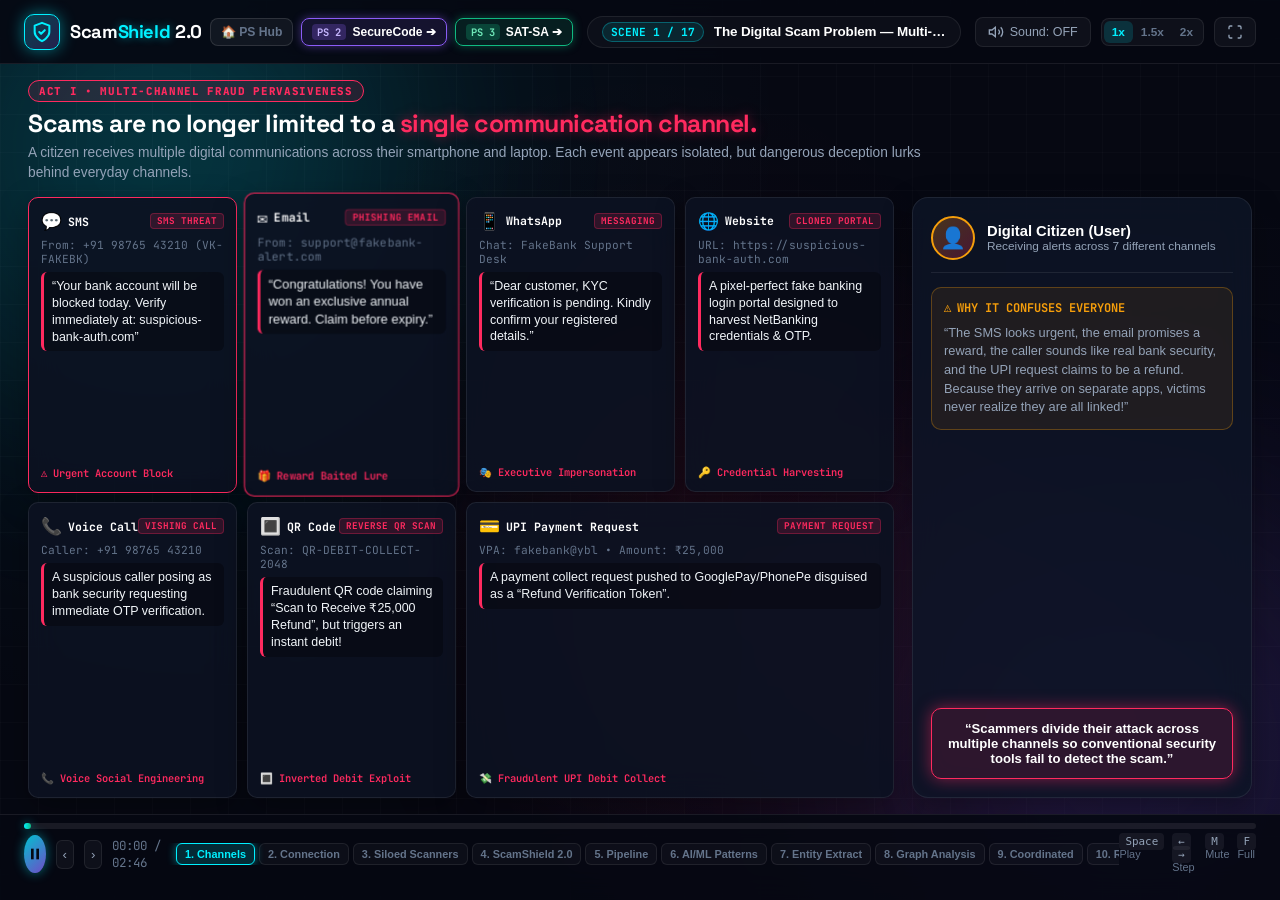
==== commit 12e21341: "third ps added" ====
--- a/scamshield.html
+++ b/scamshield.html
@@ -35,9 +35,13 @@
         <a href="index.html" class="ps-portal-link" title="Return to Problem Statement Portal">
           <span>🏠 PS Hub</span>
         </a>
-        <a href="securecode.html" class="ps-switch-btn" title="Switch to PS 2: SecureCode">
-          <span class="ps-switch-tag">PS 2</span>
+        <a href="securecode.html" class="ps-switch-btn ps-switch-btn-violet" title="Switch to PS 2: SecureCode">
+          <span class="ps-switch-tag ps-switch-tag-violet">PS 2</span>
           <span>SecureCode ➔</span>
+        </a>
+        <a href="index1.html" class="ps-switch-btn ps-switch-btn-emerald" title="Switch to PS 3: SAT-SA">
+          <span class="ps-switch-tag ps-switch-tag-emerald">PS 3</span>
+          <span>SAT-SA ➔</span>
         </a>
       </div>
 
@@ -1003,9 +1007,13 @@
               <svg width="18" height="18" viewBox="0 0 24 24" fill="none" stroke="currentColor" stroke-width="2"><path d="M3 12a9 9 0 1 0 9-9 9.75 9.75 0 0 0-6.74 2.74L3 8"/><path d="M3 3v5h5"/></svg>
               <span>REPLAY DEMONSTRATION</span>
             </button>
-            <a href="securecode.html" class="ps-switch-btn" style="padding:12px 20px;font-size:0.84rem;">
-              <span class="ps-switch-tag">PS 2</span>
+            <a href="securecode.html" class="ps-switch-btn ps-switch-btn-violet" style="padding:12px 20px;font-size:0.84rem;">
+              <span class="ps-switch-tag ps-switch-tag-violet">PS 2</span>
               <span>LAUNCH PS 2: SECURECODE &rarr;</span>
+            </a>
+            <a href="index1.html" class="ps-switch-btn ps-switch-btn-emerald" style="padding:12px 20px;font-size:0.84rem;">
+              <span class="ps-switch-tag ps-switch-tag-emerald">PS 3</span>
+              <span>LAUNCH PS 3: SAT-SA &rarr;</span>
             </a>
           </div>
         </div>
--- a/scamshield.css
+++ b/scamshield.css
@@ -107,7 +107,9 @@
 .nav-left {
   display: flex;
   align-items: center;
-  gap: 12px;
+  gap: 8px;
+  flex-shrink: 0;
+  white-space: nowrap;
 }
 
 .brand-badge {
@@ -160,12 +162,14 @@
   border: 1px solid rgba(255, 255, 255, 0.12);
   color: var(--text-muted);
   border-radius: 8px;
-  padding: 6px 12px;
-  font-size: 0.78rem;
+  padding: 6px 10px;
+  font-size: 0.76rem;
   font-weight: 600;
-  display: flex;
+  display: inline-flex;
   align-items: center;
   gap: 6px;
+  white-space: nowrap;
+  flex-shrink: 0;
   transition: all 0.2s ease;
 }
 
@@ -181,12 +185,14 @@
   border: 1px solid var(--cyan);
   color: #fff;
   border-radius: 8px;
-  padding: 6px 12px;
-  font-size: 0.78rem;
+  padding: 5px 10px;
+  font-size: 0.75rem;
   font-weight: 600;
-  display: flex;
+  display: inline-flex;
   align-items: center;
   gap: 6px;
+  white-space: nowrap;
+  flex-shrink: 0;
   transition: all 0.2s ease;
   box-shadow: 0 0 10px var(--cyan-glow);
 }
@@ -196,6 +202,28 @@
   color: #040914;
 }
 
+.ps-switch-btn-violet {
+  background: rgba(139, 92, 246, 0.12);
+  border-color: var(--violet);
+  box-shadow: 0 0 10px var(--violet-glow);
+}
+
+.ps-switch-btn-violet:hover {
+  background: var(--violet);
+  color: #040914;
+}
+
+.ps-switch-btn-emerald {
+  background: rgba(16, 185, 129, 0.12);
+  border-color: var(--emerald);
+  box-shadow: 0 0 10px var(--emerald-glow);
+}
+
+.ps-switch-btn-emerald:hover {
+  background: var(--emerald);
+  color: #040914;
+}
+
 .ps-switch-tag {
   background: rgba(255, 255, 255, 0.15);
   color: #fff;
@@ -206,21 +234,36 @@
   font-weight: 700;
 }
 
+.ps-switch-tag-violet {
+  background: rgba(139, 92, 246, 0.25);
+  color: #c4b5fd;
+}
+
+.ps-switch-tag-emerald {
+  background: rgba(16, 185, 129, 0.25);
+  color: #6ee7b7;
+}
+
 /* Nav Center: Live Scene Indicator */
 .nav-center {
-  position: absolute;
-  left: 50%;
-  transform: translateX(-50%);
+  display: flex;
+  align-items: center;
+  justify-content: center;
+  flex: 1;
+  min-width: 0;
+  padding: 0 14px;
 }
 
 .scene-indicator {
   display: flex;
   align-items: center;
-  gap: 12px;
+  gap: 10px;
   background: rgba(255, 255, 255, 0.03);
   border: 1px solid var(--border-color);
-  padding: 6px 16px;
+  padding: 5px 14px;
   border-radius: 20px;
+  max-width: 100%;
+  white-space: nowrap;
 }
 
 .indicator-badge {
@@ -232,6 +275,8 @@
   padding: 2px 8px;
   border-radius: 12px;
   border: 1px solid rgba(0, 240, 255, 0.3);
+  white-space: nowrap;
+  flex-shrink: 0;
 }
 
 .scene-title-display {
@@ -239,6 +284,16 @@
   font-weight: 600;
   color: #fff;
   letter-spacing: -0.01em;
+  max-width: 280px;
+  white-space: nowrap;
+  overflow: hidden;
+  text-overflow: ellipsis;
+}
+
+@media (max-width: 1450px) {
+  .brand-tag {
+    display: none;
+  }
 }
 
 /* Nav Right: Controls */
